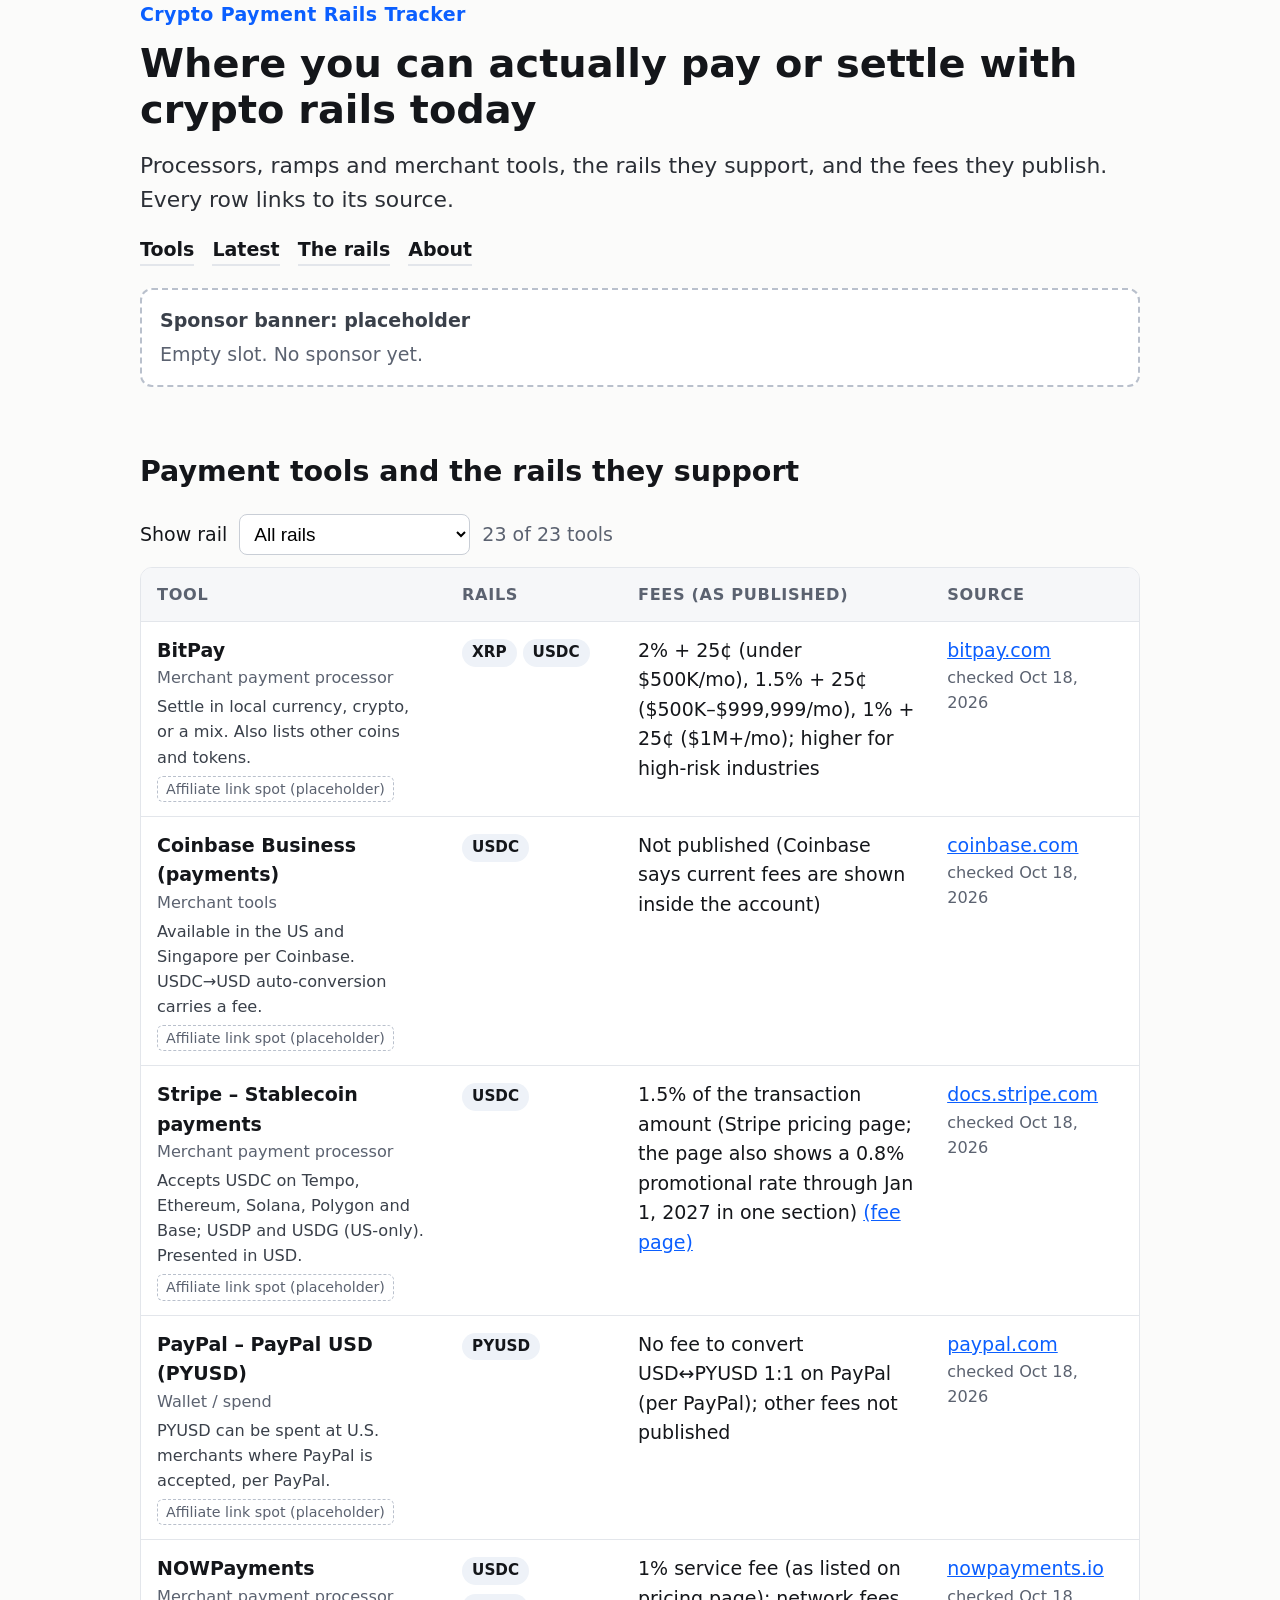
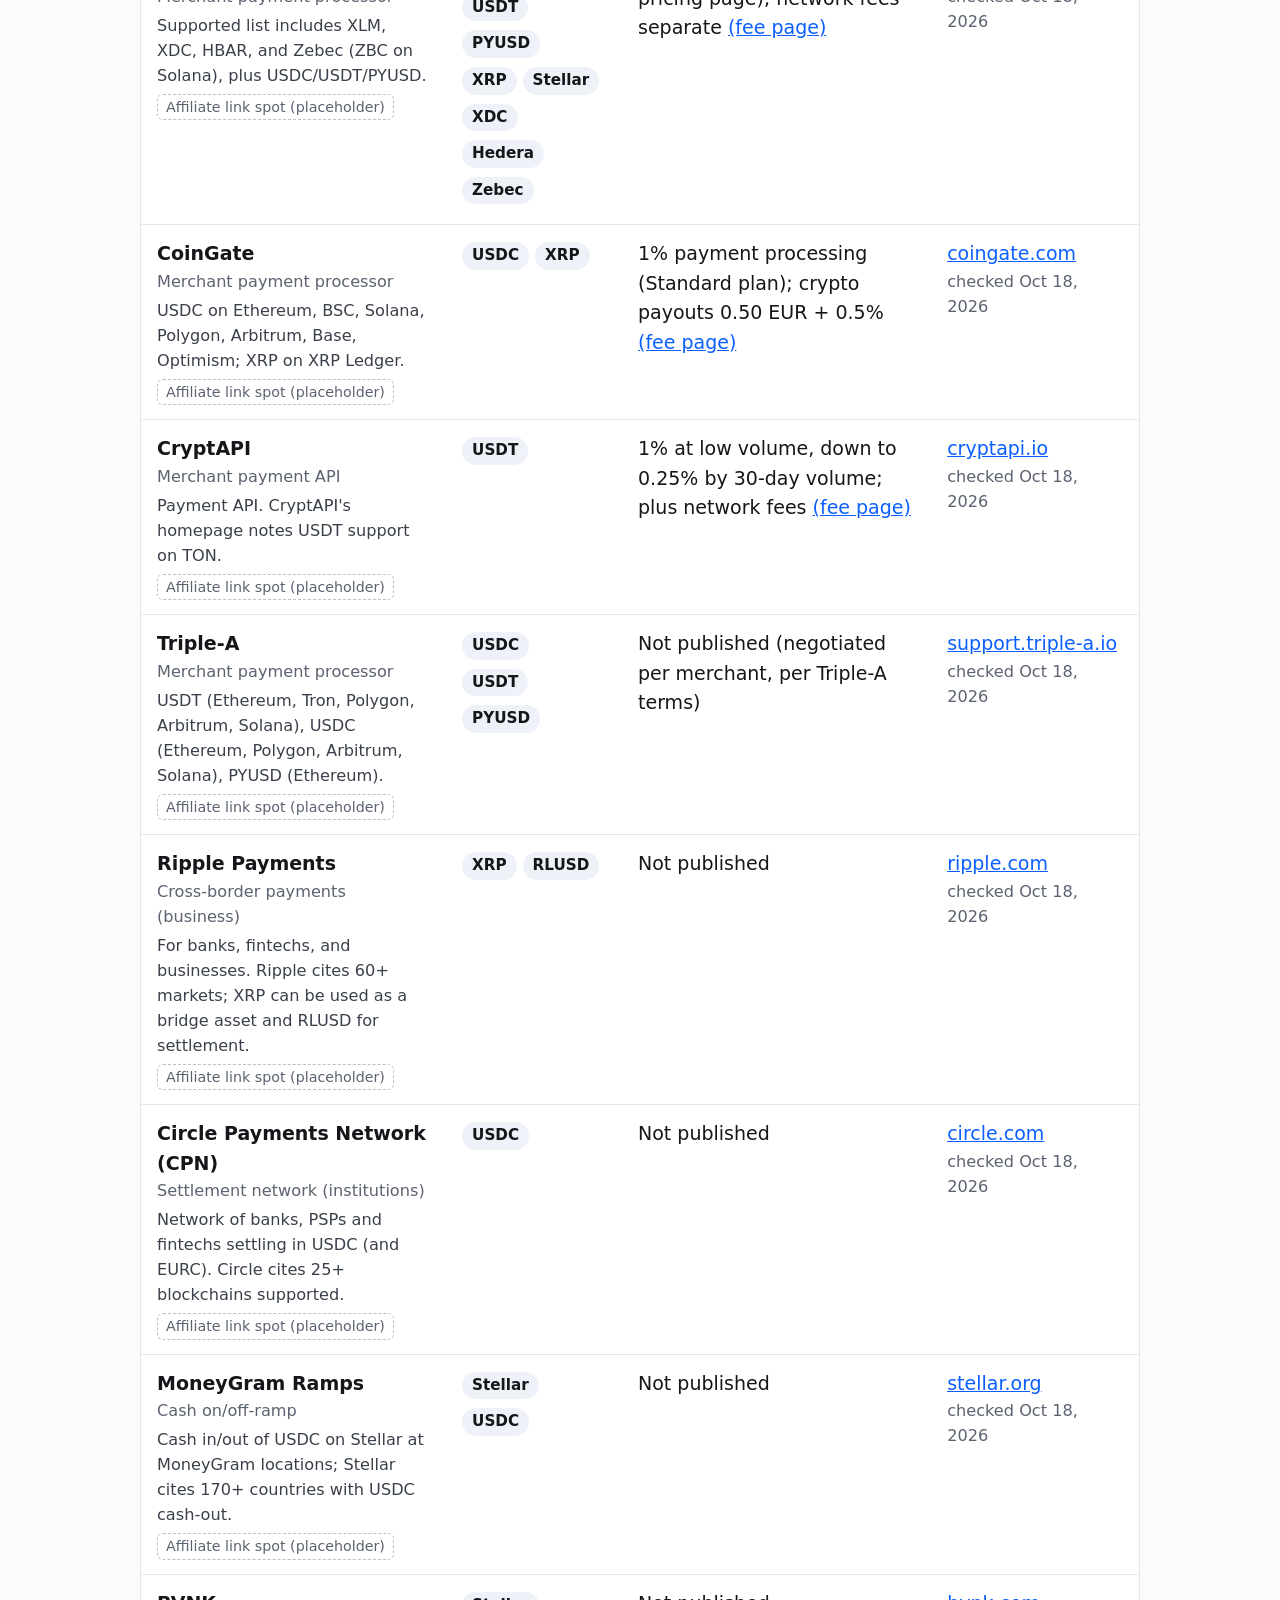
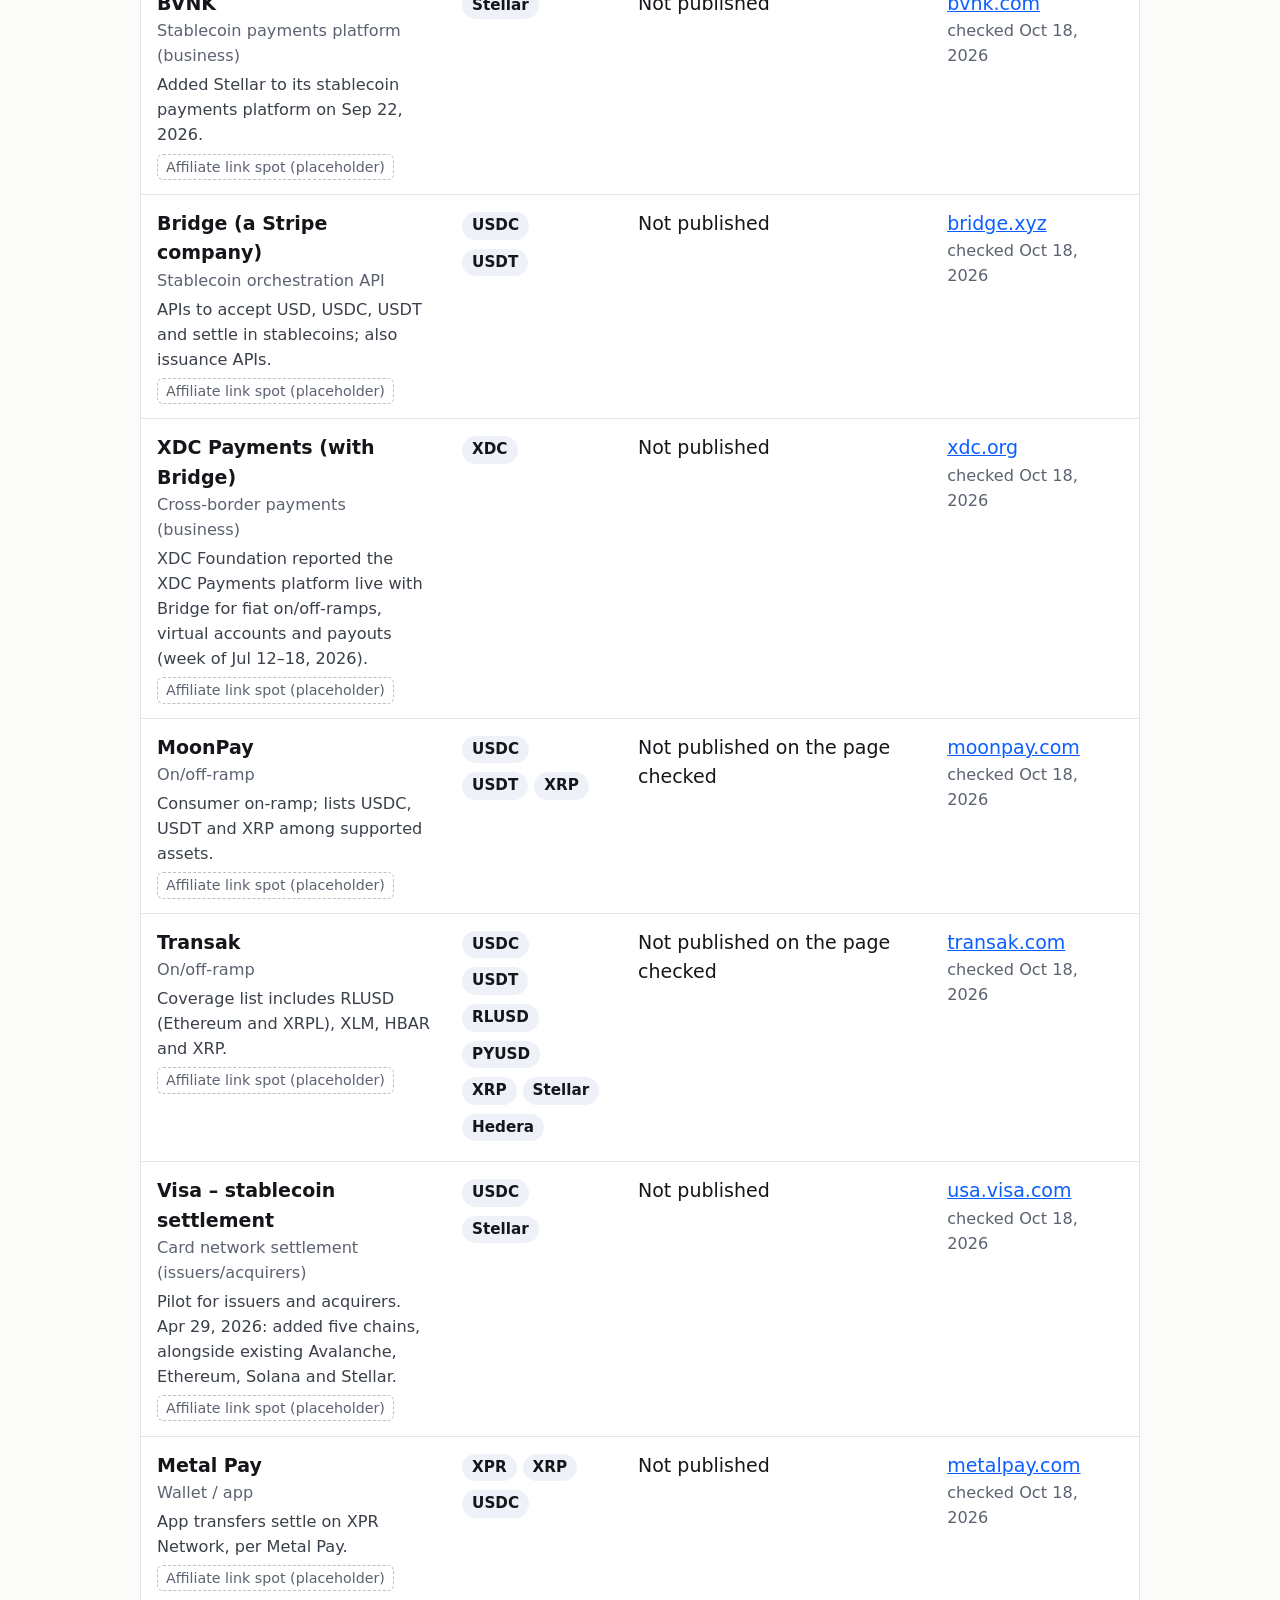
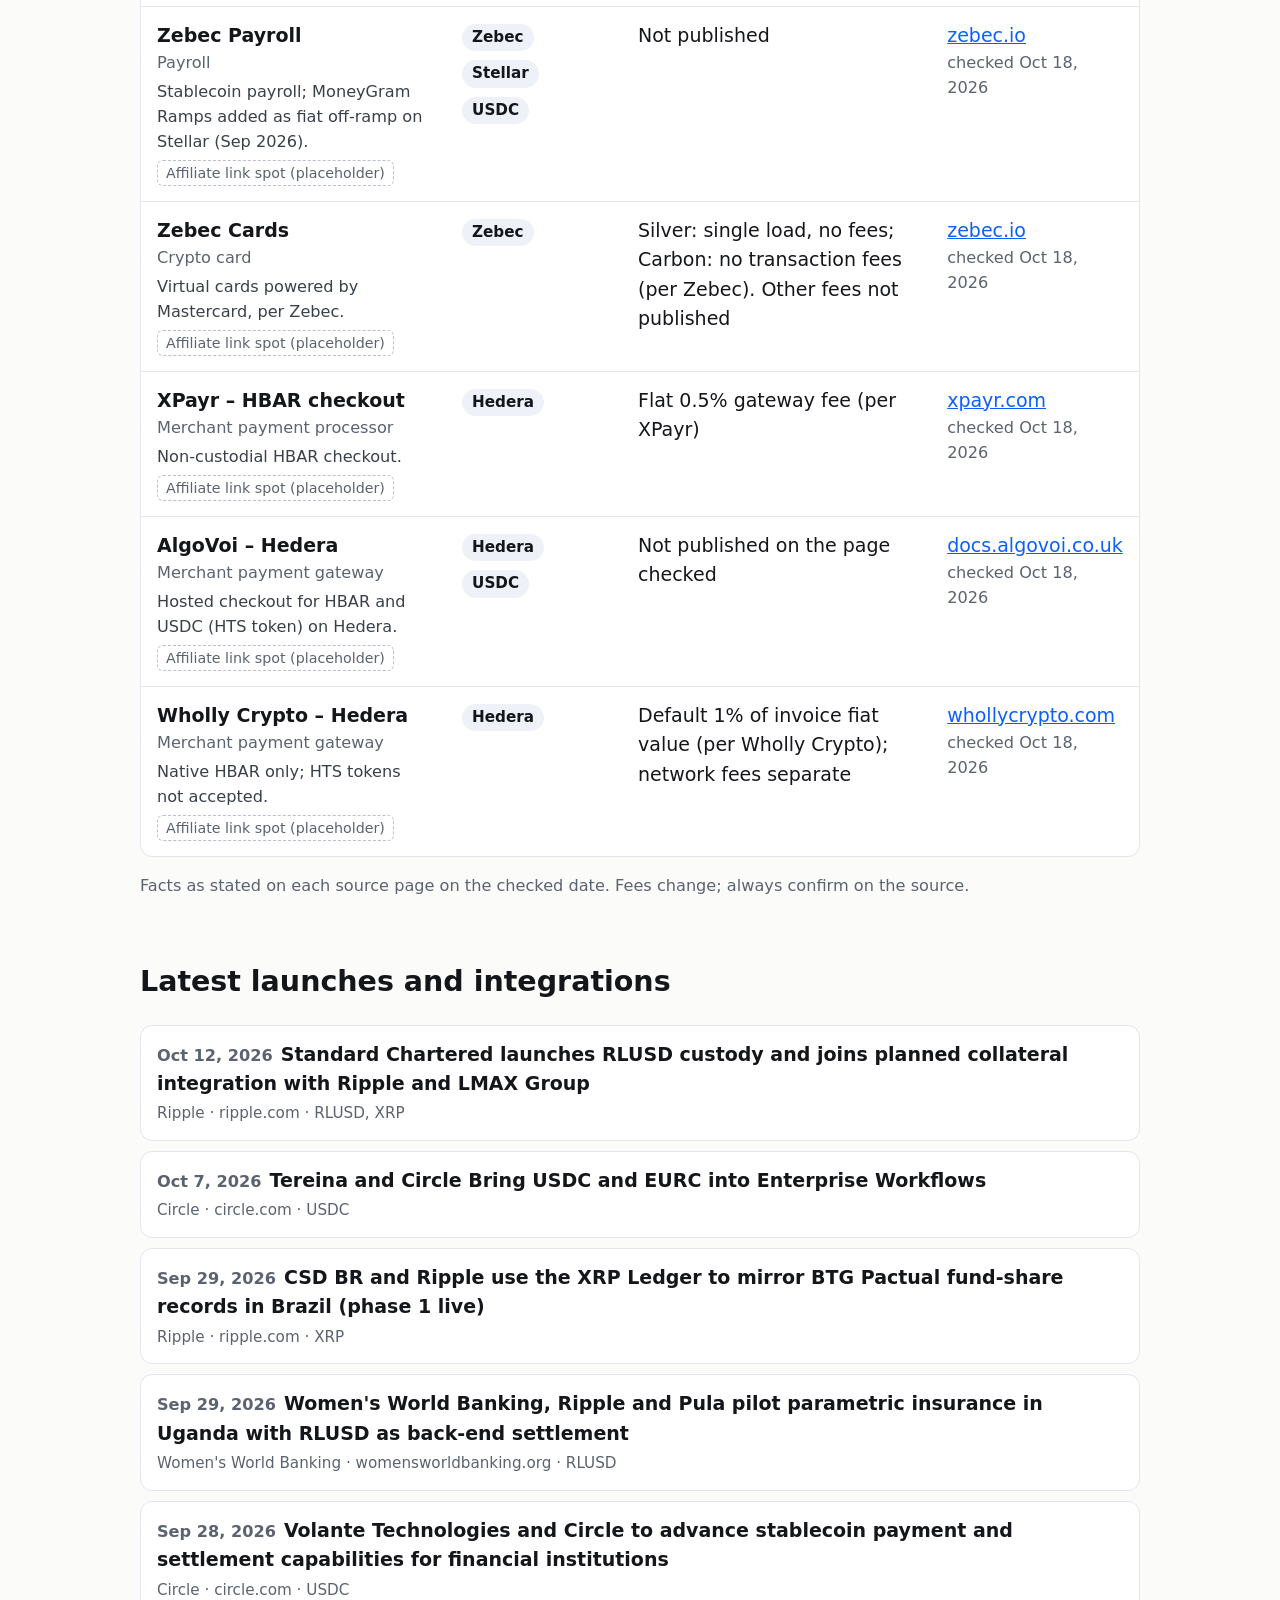
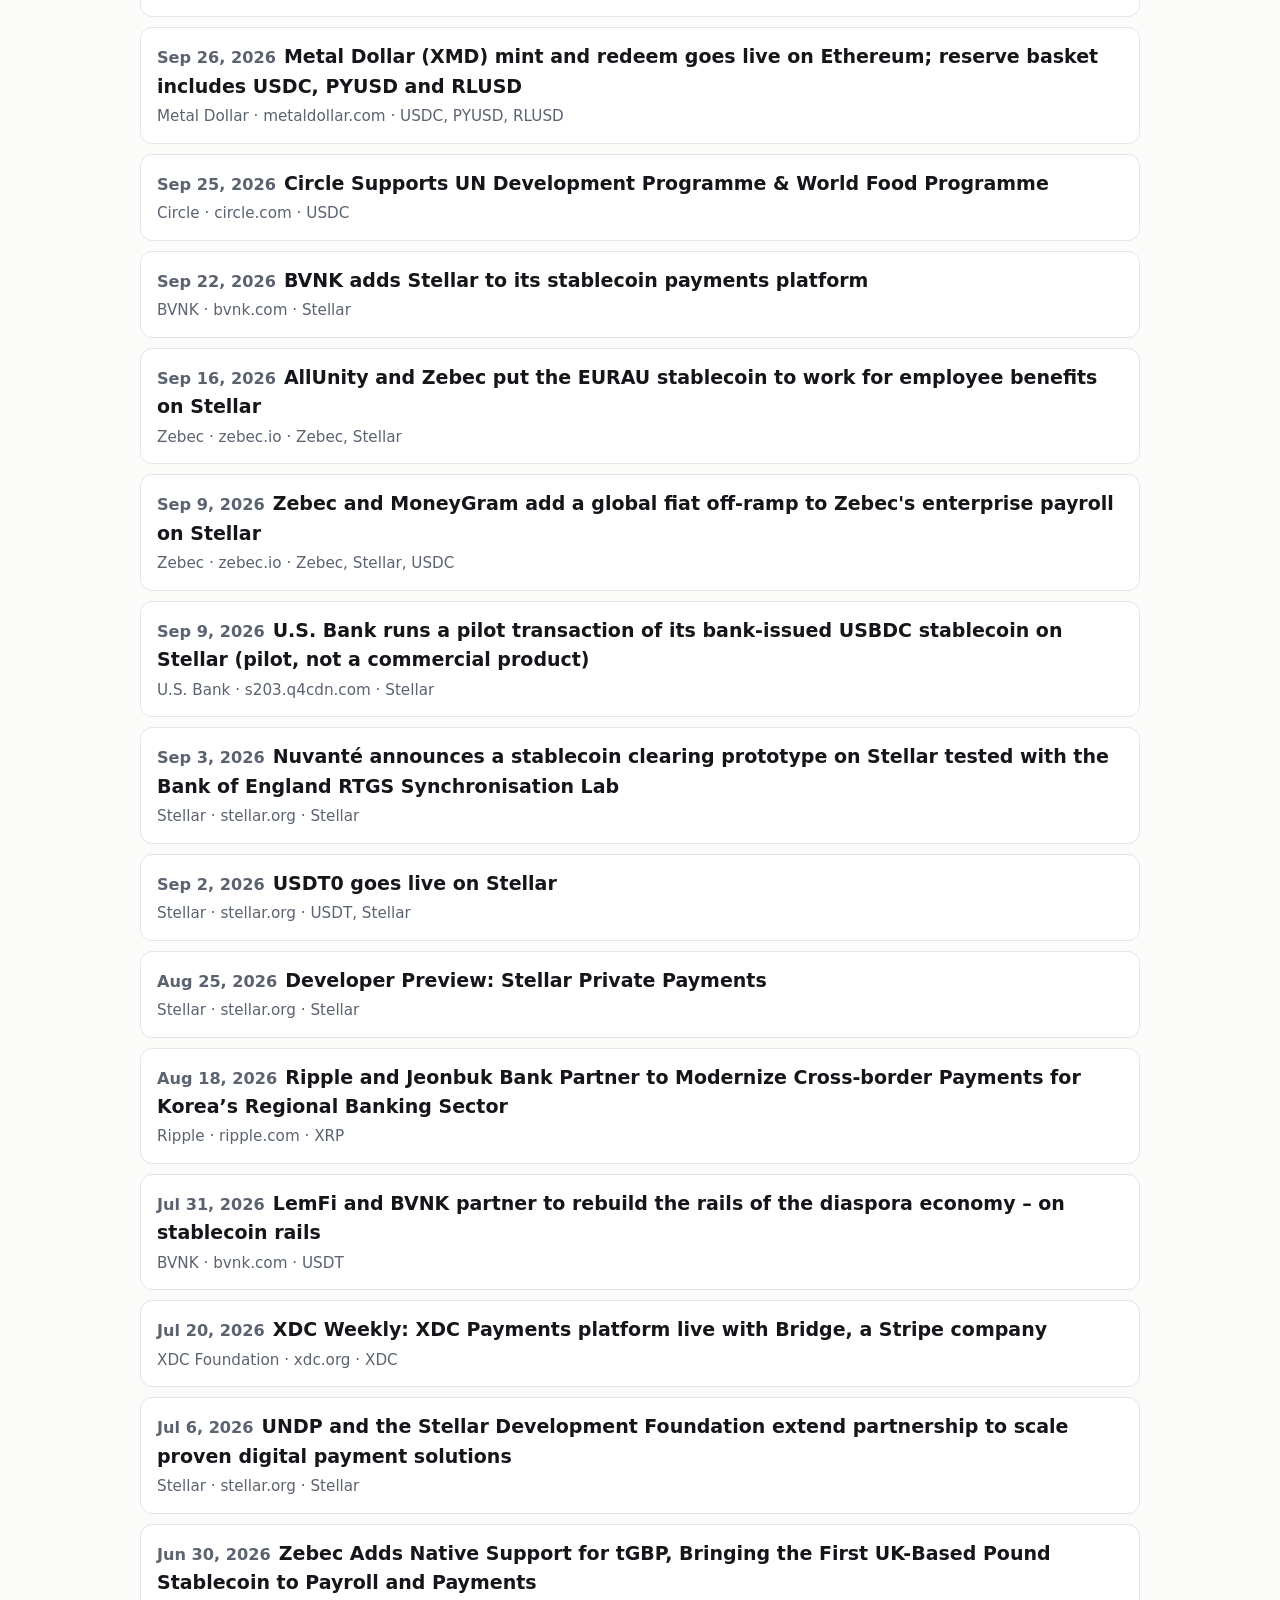
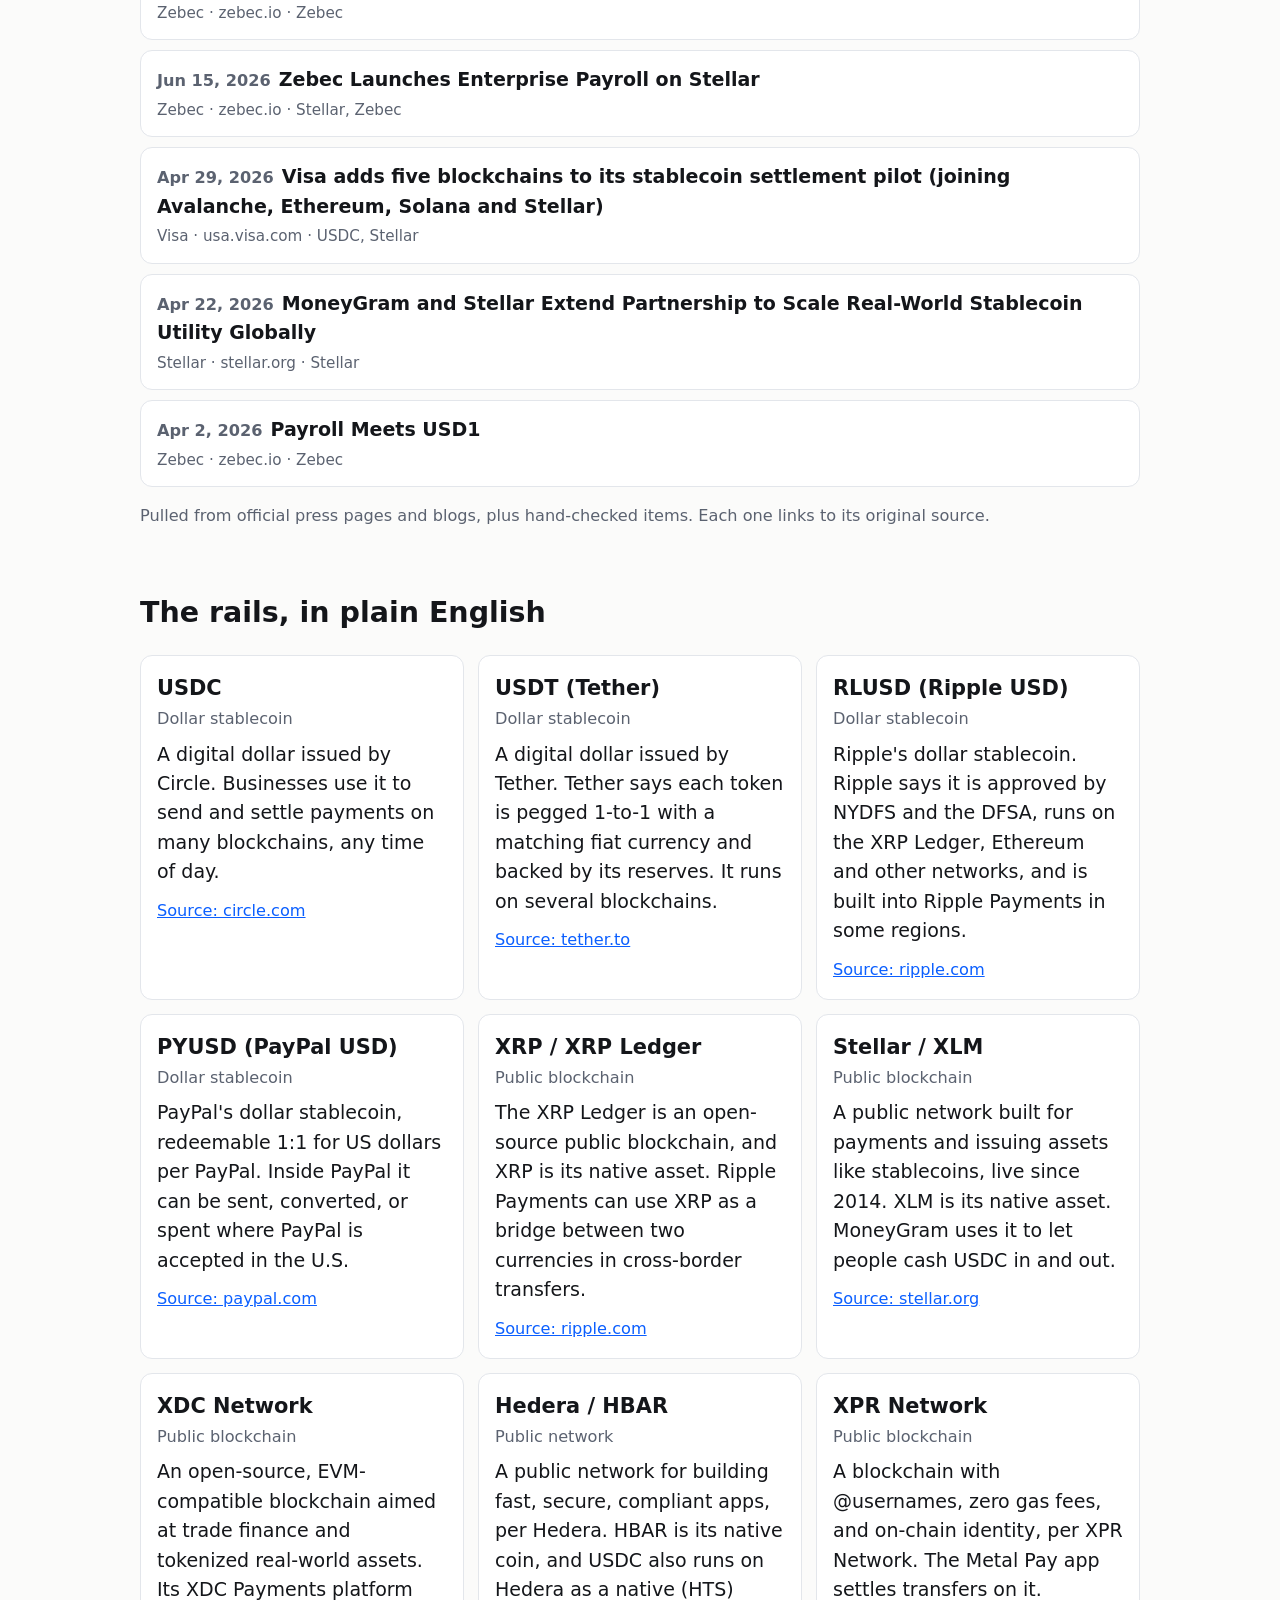
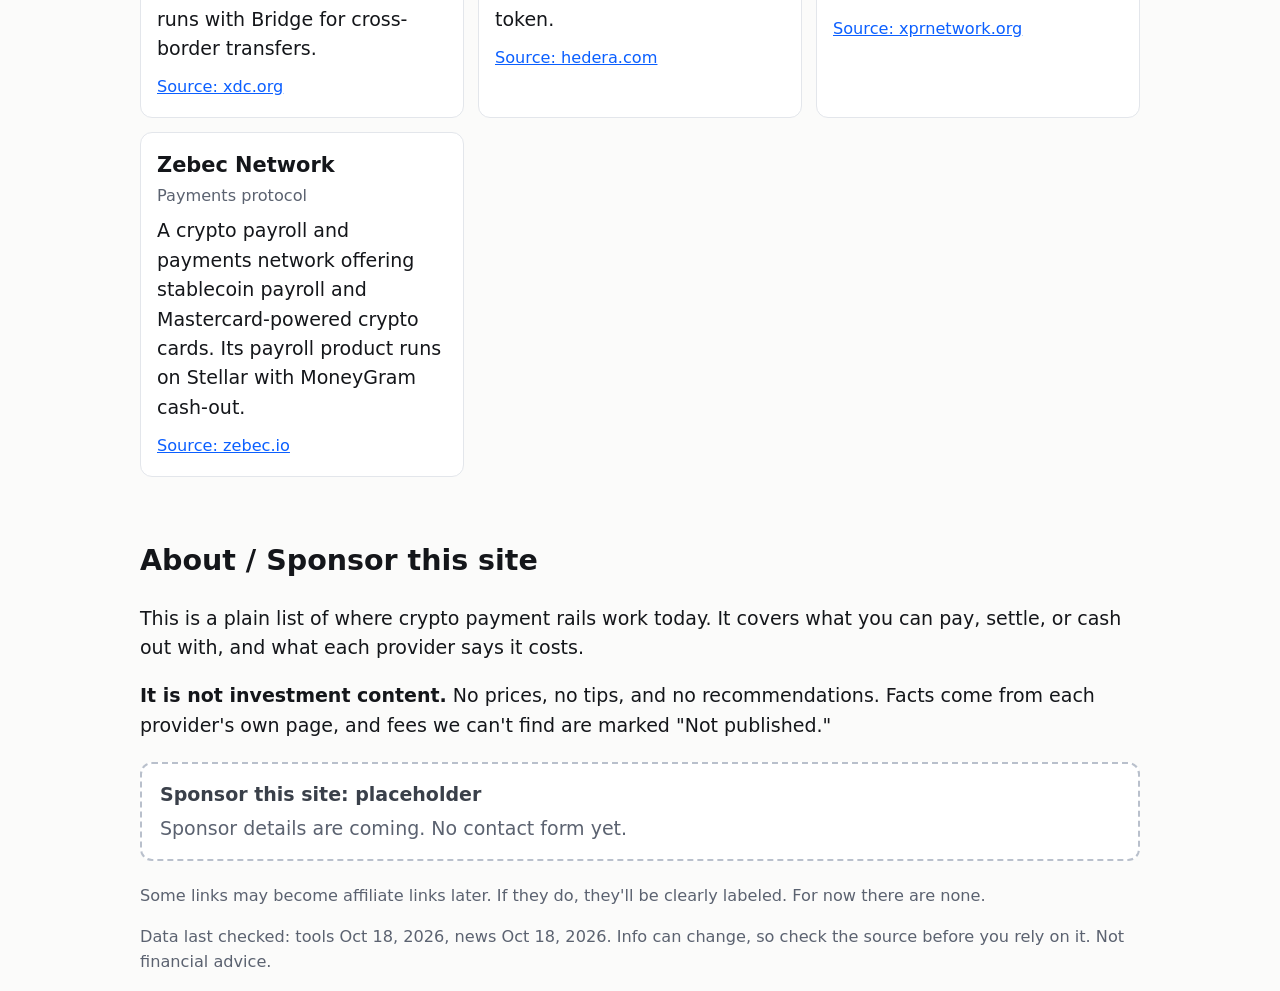
==== index.html @ c9ec5796 "Crypto Payment Rails Tracker v1" ====
<!doctype html>
<html lang="en">
<head>
<meta charset="utf-8">
<meta name="viewport" content="width=device-width, initial-scale=1">
<title>Crypto Payment Rails Tracker – where you can pay or settle with crypto rails today</title>
<meta name="description" content="A plain, sourced list of payment processors, ramps and merchant tools that support USDC, USDT, RLUSD, PYUSD, XRP, Stellar, XDC, Hedera, XPR Network and Zebec. Every row links to its source.">
<link rel="icon" href="data:image/svg+xml,%3Csvg xmlns=%22http://www.w3.org/2000/svg%22 viewBox=%220 0 16 16%22%3E%3Crect width=%2216%22 height=%2216%22 rx=%223%22 fill=%22%230b5fff%22/%3E%3C/svg%3E">
<link rel="stylesheet" href="assets/styles.css">
</head>
<body>
<header class="wrap">
  <p class="kicker">Crypto Payment Rails Tracker</p>
  <h1>Where you can actually pay or settle with crypto rails today</h1>
  <p class="lede">Processors, ramps and merchant tools, the rails they support, and the fees they publish. Every row links to its source.</p>
  <nav class="jump"><a href="#tools">Tools</a><a href="#news">Latest</a><a href="#rails">The rails</a><a href="#about">About</a></nav>
</header>

<div class="wrap"><aside class="placeholder sponsor" aria-label="Sponsor banner placeholder">
  <strong>Sponsor banner: placeholder</strong>
  <span>Empty slot. No sponsor yet.</span>
</aside></div>

<main class="wrap">
  <section id="tools">
    <h2>Payment tools and the rails they support</h2>
    <div class="controls">
      <label for="railFilter">Show rail</label>
      <select id="railFilter"><option value="">All rails</option></select>
      <span id="count" class="muted"></span>
    </div>
    <div class="table-wrap">
      <table id="toolsTable">
        <thead><tr><th>Tool</th><th>Rails</th><th>Fees (as published)</th><th>Source</th></tr></thead>
        <tbody></tbody>
      </table>
    </div>
    <p class="muted small" id="toolsNote"></p>
  </section>

  <section id="news">
    <h2>Latest launches and integrations</h2>
    <ul id="newsList" class="news"></ul>
    <p class="muted small" id="newsNote"></p>
  </section>

  <section id="rails">
    <h2>The rails, in plain English</h2>
    <div id="railCards" class="cards"></div>
  </section>

  <section id="about">
    <h2>About / Sponsor this site</h2>
    <p>This is a plain list of where crypto payment rails work today. It covers what you can pay, settle, or cash out with, and what each provider says it costs.</p>
    <p><strong>It is not investment content.</strong> No prices, no tips, and no recommendations. Facts come from each provider's own page, and fees we can't find are marked "Not published."</p>
    <div class="placeholder">
      <strong>Sponsor this site: placeholder</strong>
      <span>Sponsor details are coming. No contact form yet.</span>
    </div>
    <p class="muted small">Some links may become affiliate links later. If they do, they'll be clearly labeled. For now there are none.</p>
  </section>
</main>

<footer class="wrap muted small">
  <p>Data last checked: <span id="updated"></span>. Info can change, so check the source before you rely on it. Not financial advice.</p>
</footer>
<script src="assets/app.js"></script>
</body>
</html>
---- assets/styles.css ----
:root{--ink:#14161a;--muted:#5b6270;--line:#e3e6eb;--bg:#fbfbfa;--accent:#0b5fff;--chip:#eef2f8}
*{box-sizing:border-box}
html{font-size:19px}
body{margin:0;font-family:system-ui,-apple-system,"Segoe UI",Roboto,Helvetica,Arial,sans-serif;color:var(--ink);background:var(--bg);line-height:1.55}
.wrap{max-width:1040px;margin:0 auto;padding:0 20px}
header{padding-top:40px;padding-bottom:12px}
.kicker{margin:0;font-weight:700;letter-spacing:.02em;color:var(--accent)}
h1{font-size:2.1rem;line-height:1.15;margin:.3em 0 .4em}
h2{font-size:1.5rem;margin:2.2em 0 .7em}
.lede{font-size:1.15rem;color:#2b2f36;max-width:46em;margin:0}
.jump{display:flex;gap:18px;flex-wrap:wrap;margin-top:18px}
.jump a{color:var(--ink);font-weight:600;text-decoration:none;border-bottom:2px solid var(--line)}
.jump a:hover{border-color:var(--accent)}
a{color:var(--accent)}
.muted{color:var(--muted)}.small{font-size:.85rem}
.placeholder{border:2px dashed #b9c0cc;border-radius:12px;padding:16px 18px;margin:22px auto;display:flex;flex-direction:column;gap:4px;background:#fff;color:var(--muted)}
.placeholder strong{color:#3a404a}
.controls{display:flex;align-items:center;gap:12px;flex-wrap:wrap;margin-bottom:12px}
select{font-size:1rem;padding:8px 10px;border-radius:8px;border:1px solid #c9ced6;background:#fff}
.table-wrap{background:#fff;border:1px solid var(--line);border-radius:12px;overflow:hidden}
table{width:100%;border-collapse:collapse}
th,td{text-align:left;vertical-align:top;padding:14px 16px;border-bottom:1px solid var(--line)}
th{font-size:.85rem;text-transform:uppercase;letter-spacing:.04em;color:var(--muted);background:#f6f7f9}
tr:last-child td{border-bottom:0}
.tname{font-weight:700}.ttype{color:var(--muted);font-size:.85rem}.tnote{font-size:.85rem;color:#3a404a;margin-top:4px}
.chip{display:inline-block;background:var(--chip);border-radius:999px;padding:2px 10px;margin:0 6px 6px 0;font-size:.8rem;font-weight:600}
.aff{display:inline-block;margin-top:6px;font-size:.75rem;color:var(--muted);border:1px dashed #b9c0cc;border-radius:6px;padding:1px 8px}
.news{list-style:none;padding:0;margin:0}
.news li{background:#fff;border:1px solid var(--line);border-radius:12px;padding:14px 16px;margin-bottom:10px}
.news .date{font-weight:700;color:var(--muted);font-size:.85rem;margin-right:8px}
.news a{font-weight:600;text-decoration:none;color:var(--ink)}.news a:hover{color:var(--accent);text-decoration:underline}
.news .meta{font-size:.8rem;color:var(--muted);margin-top:4px}
.cards{display:grid;grid-template-columns:repeat(auto-fill,minmax(290px,1fr));gap:14px}
.card{background:#fff;border:1px solid var(--line);border-radius:12px;padding:16px}
.card h3{margin:0 0 2px;font-size:1.1rem}.card .kind{color:var(--muted);font-size:.85rem;margin-bottom:8px}
.card p{margin:0 0 8px}
footer{padding:30px 20px 50px}
@media (max-width:720px){
  html{font-size:18px} h1{font-size:1.65rem}
  table,thead,tbody,tr,td{display:block} thead{display:none}
  tr{border-bottom:1px solid var(--line);padding:6px 0} td{border:0;padding:6px 16px}
  td[data-l]::before{content:attr(data-l);display:block;font-size:.75rem;text-transform:uppercase;letter-spacing:.04em;color:var(--muted)}
}
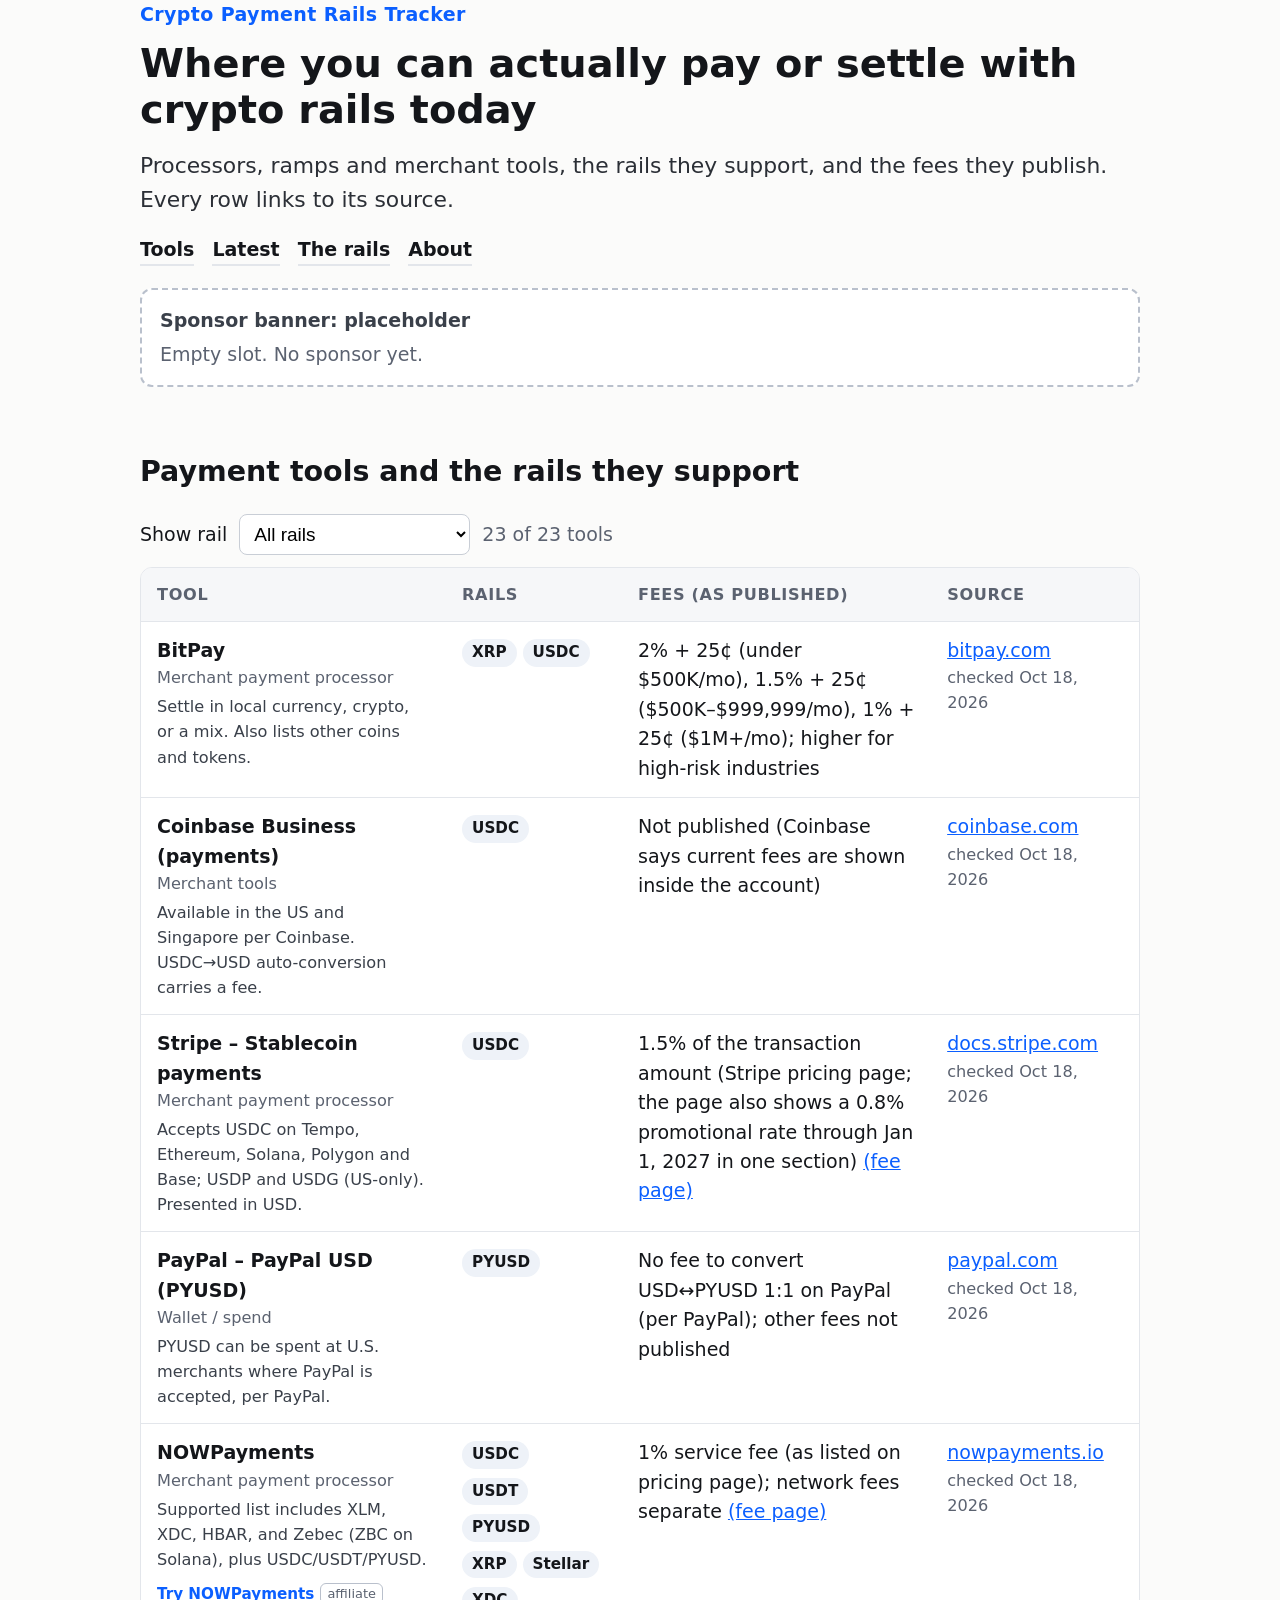
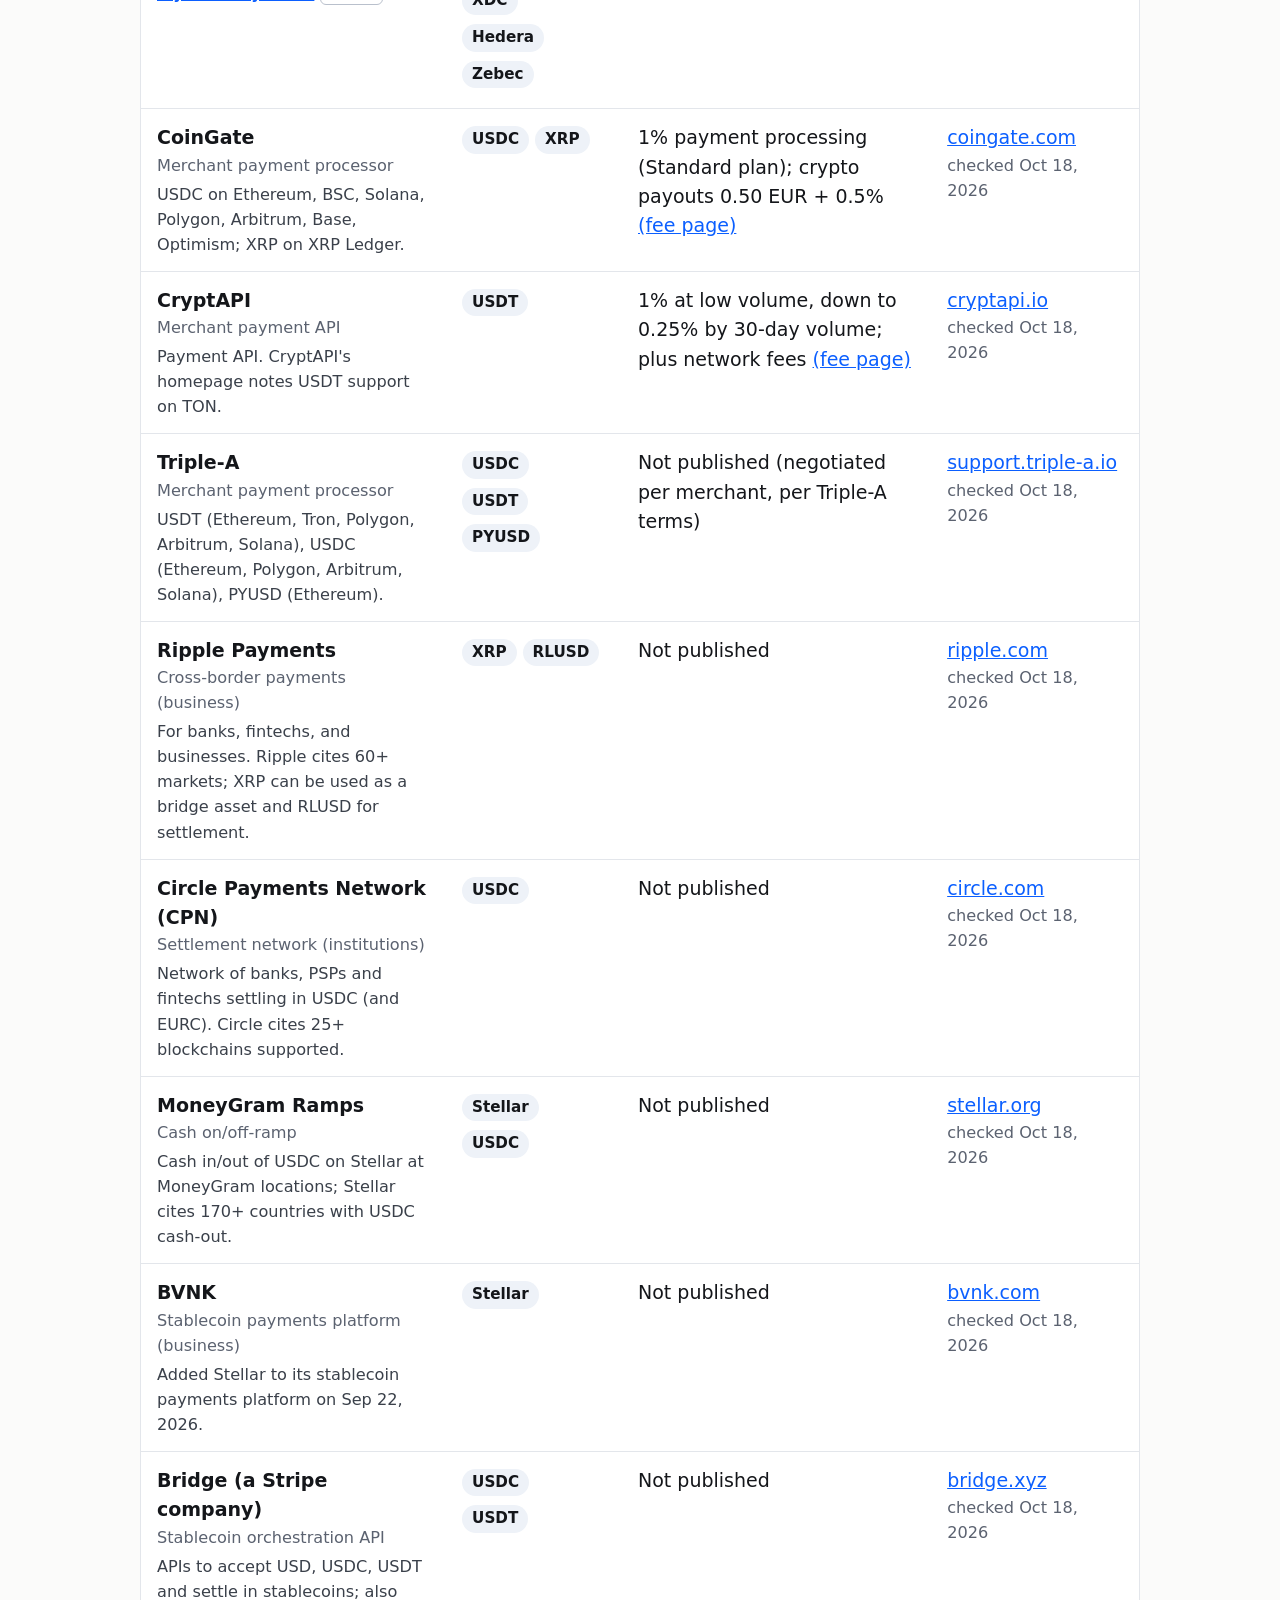
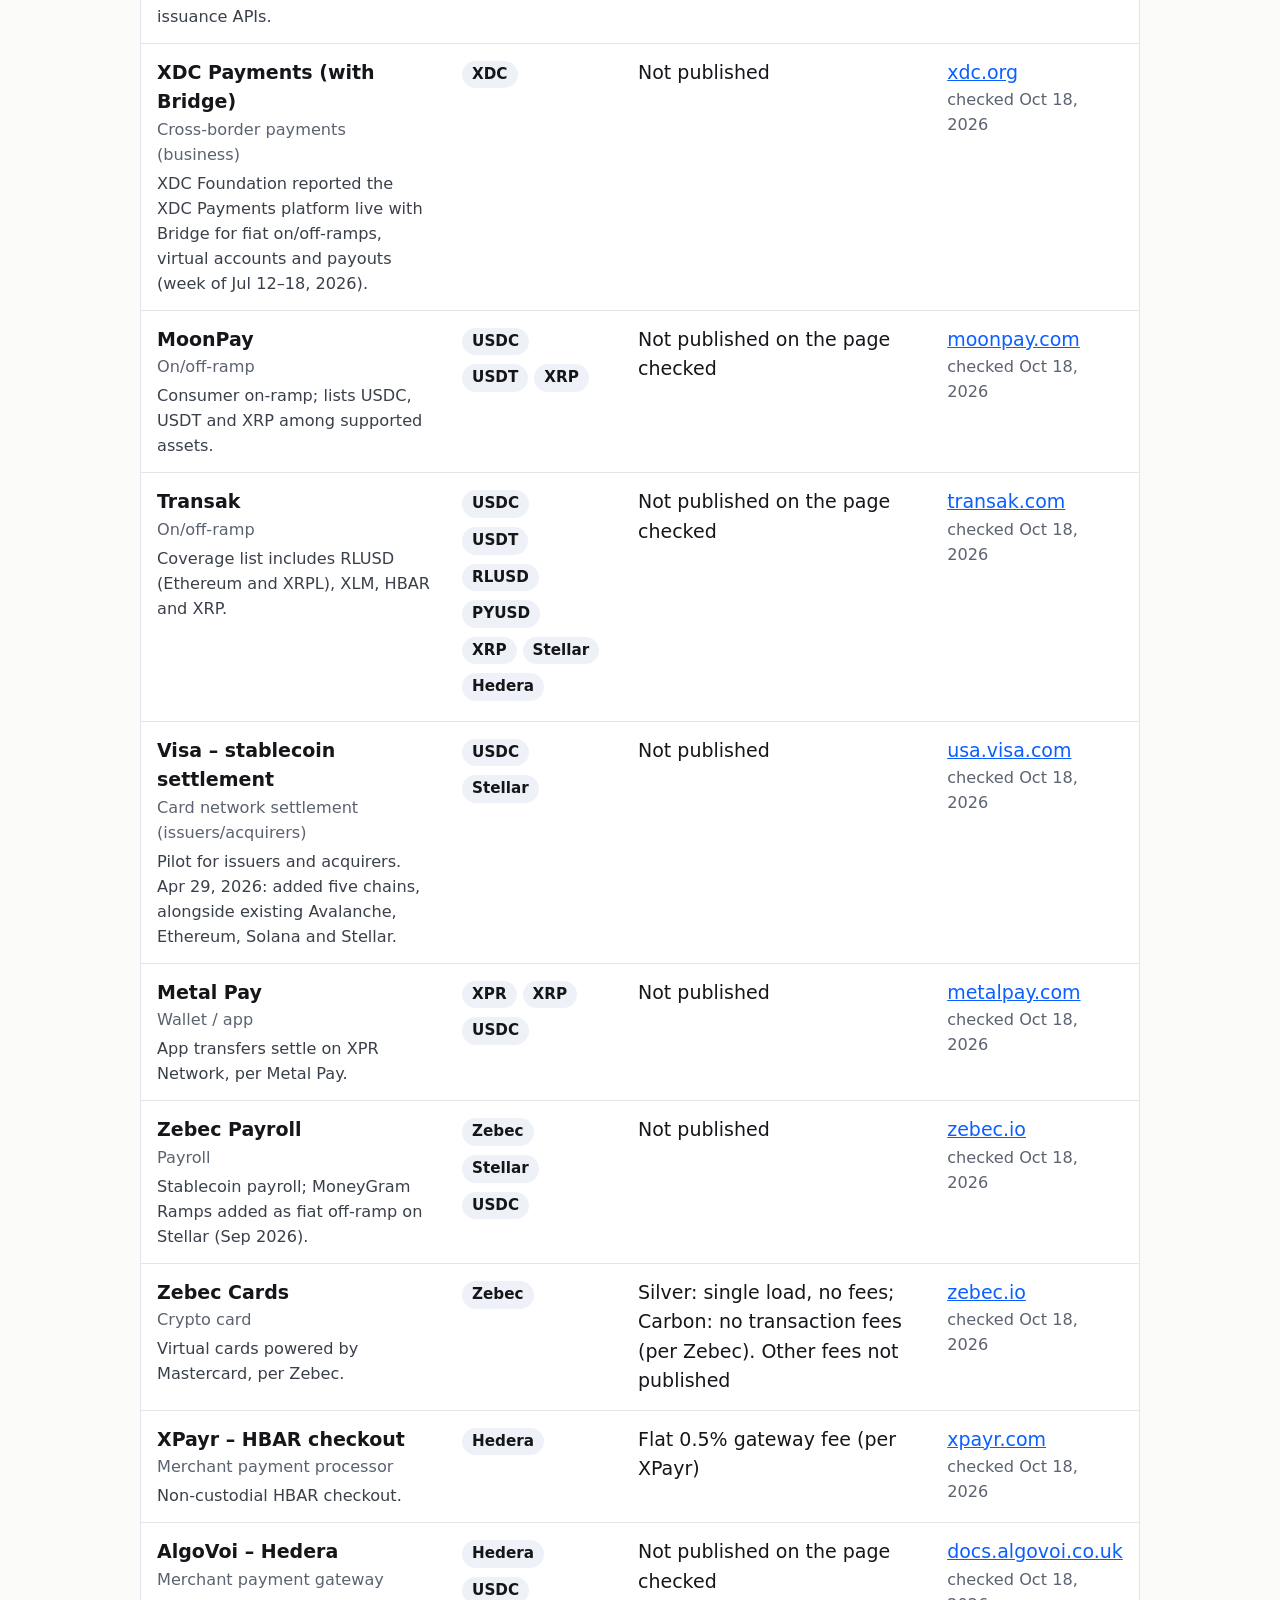
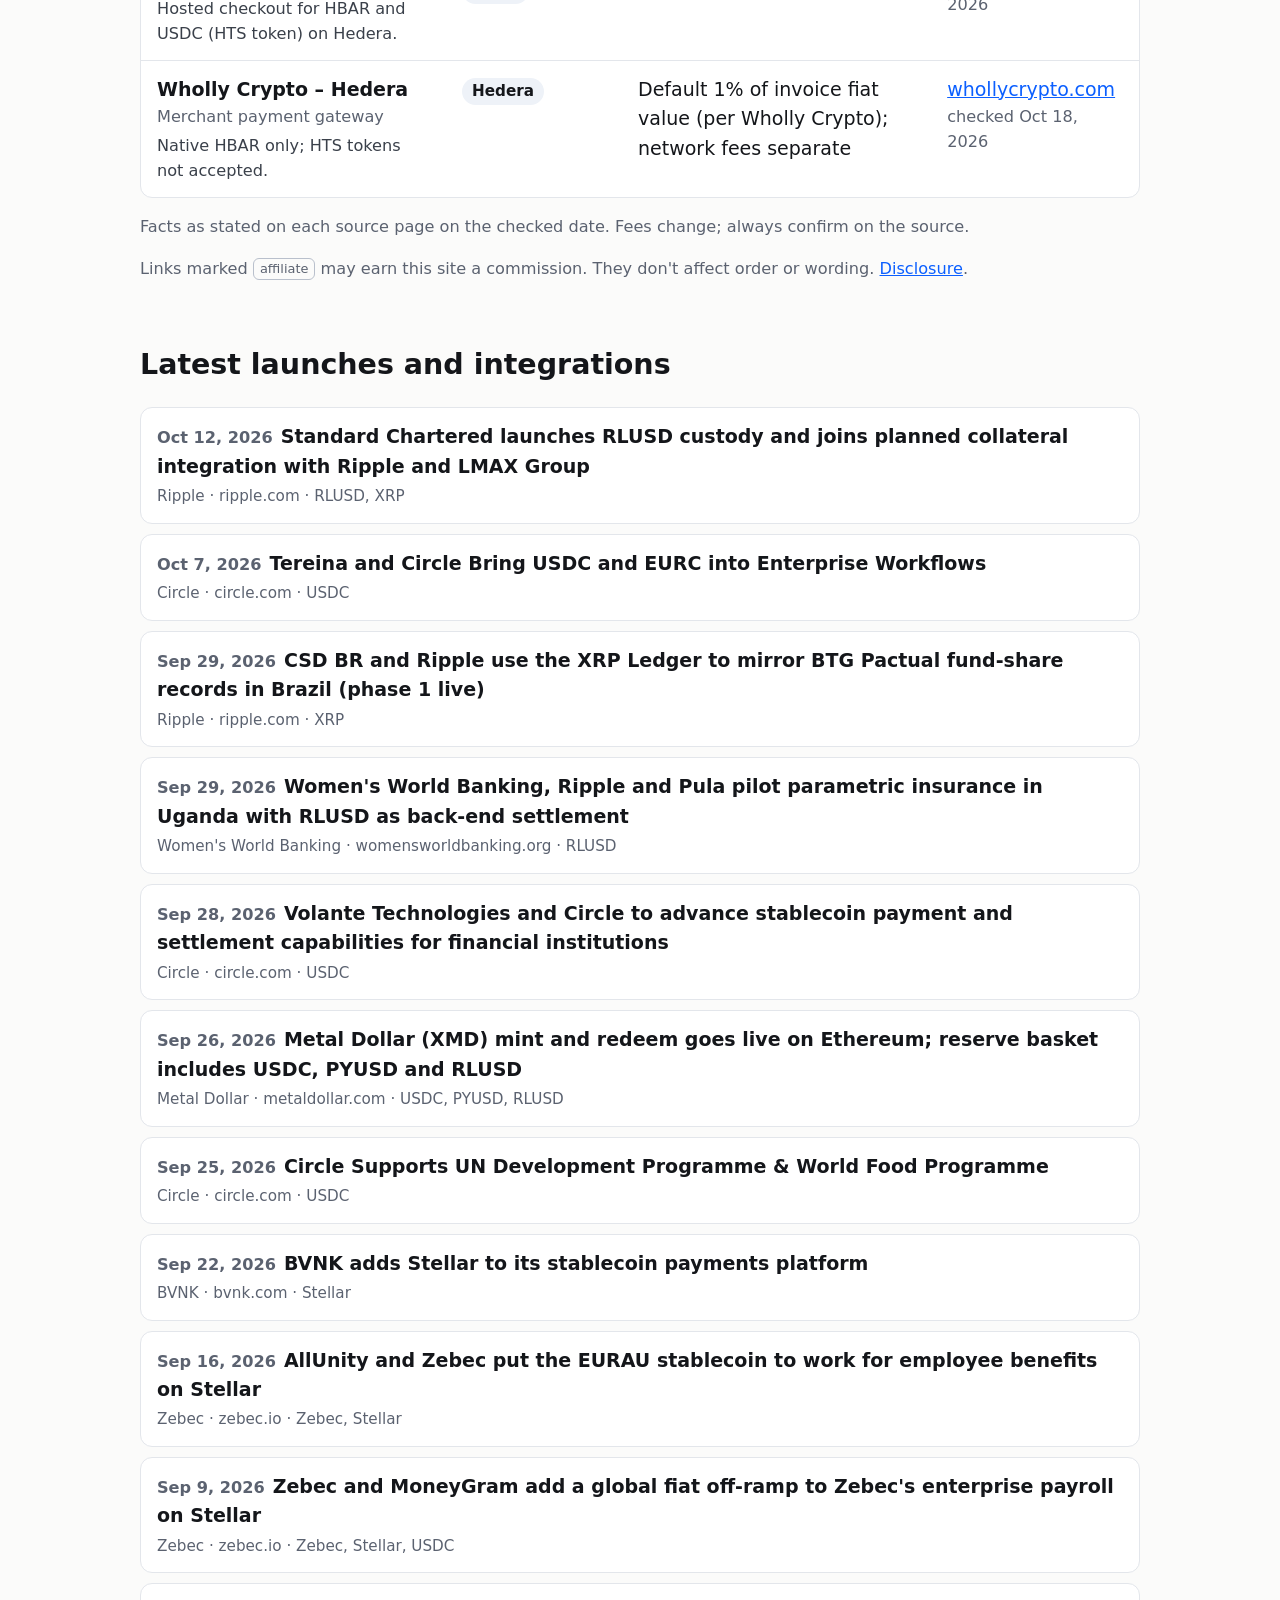
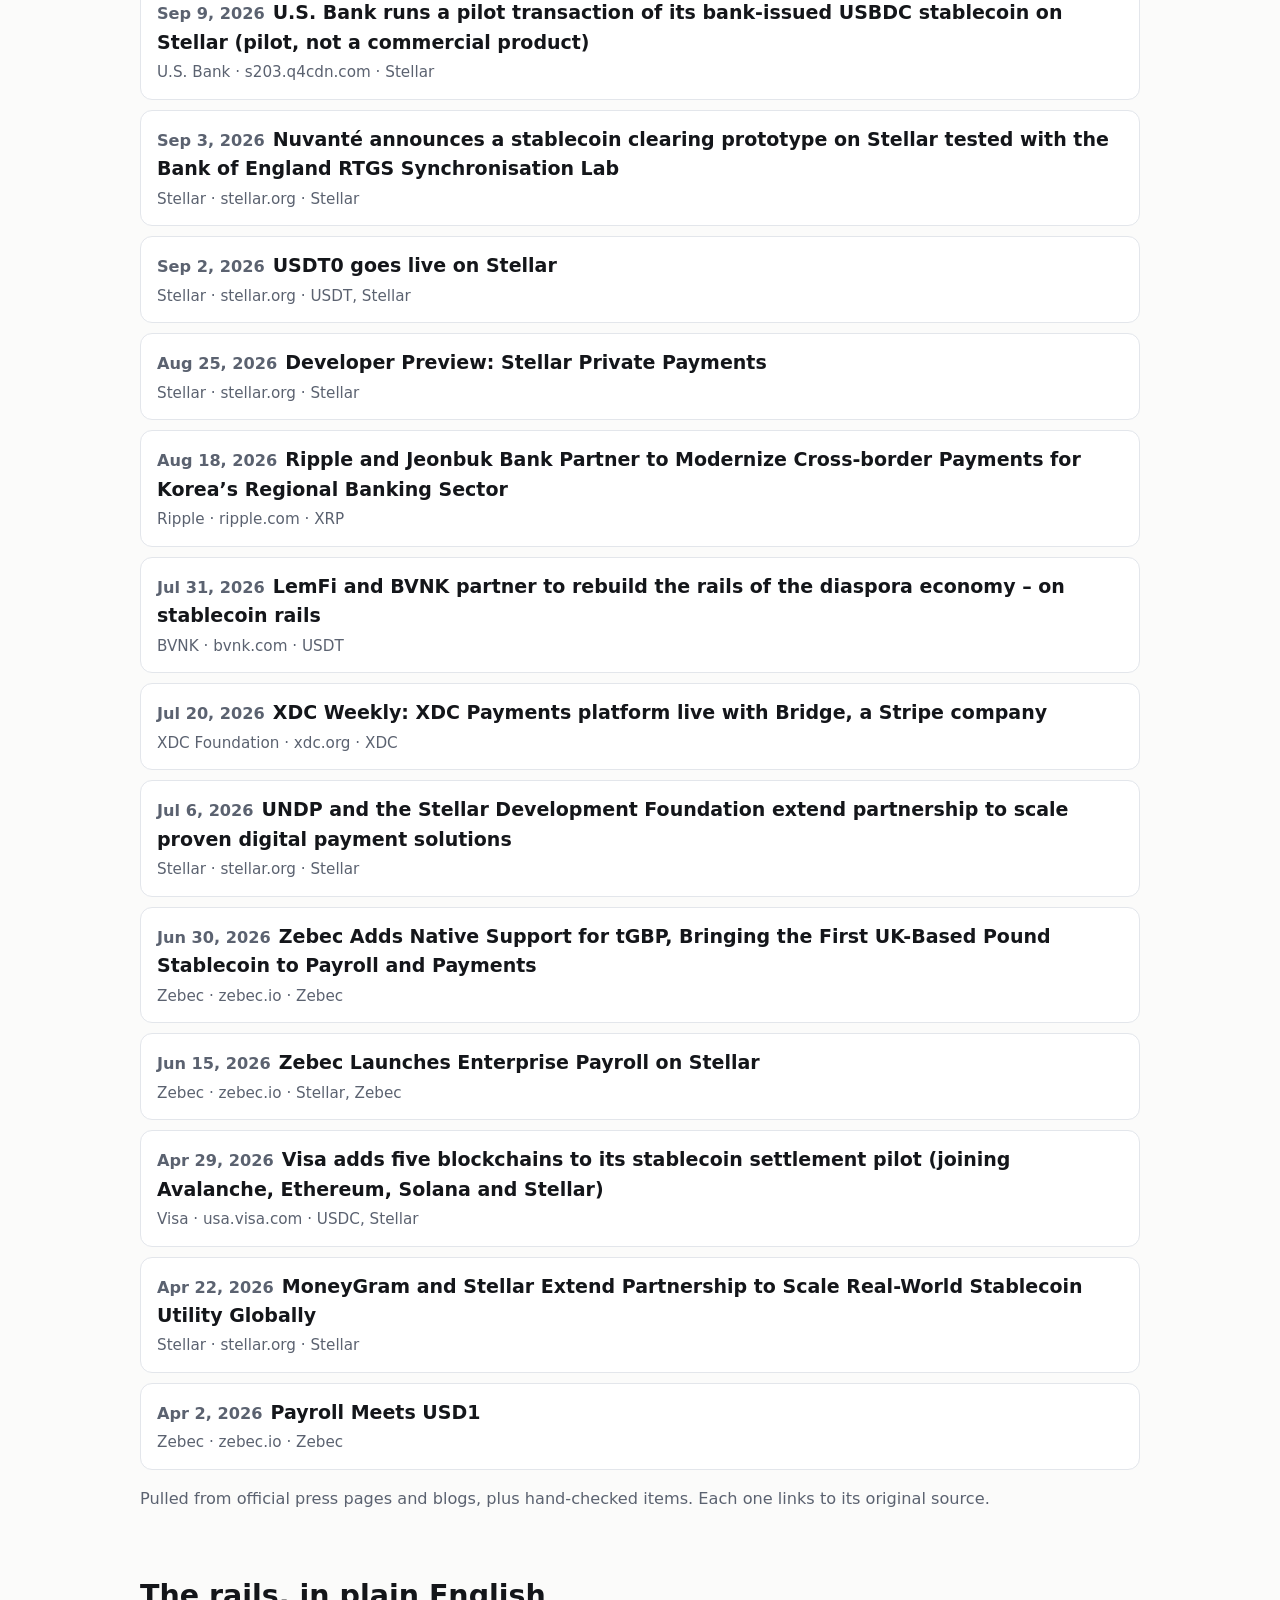
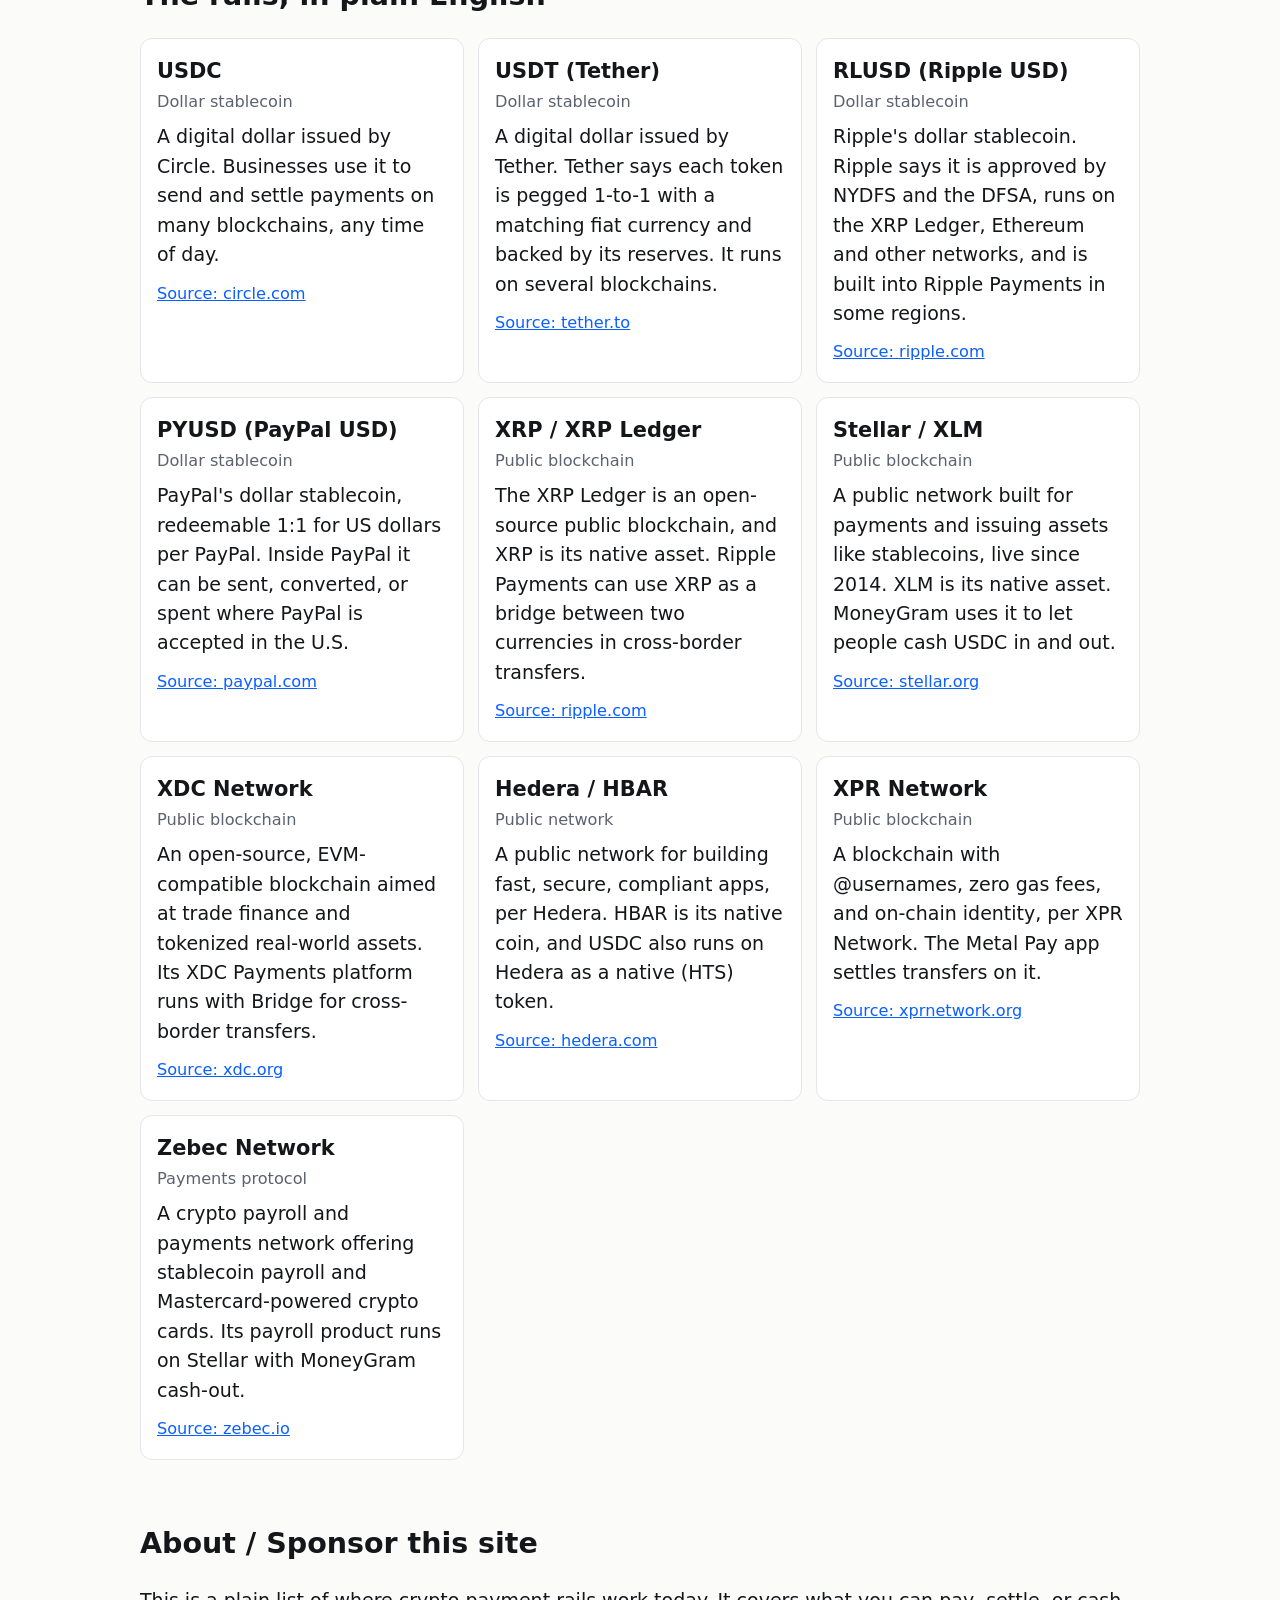
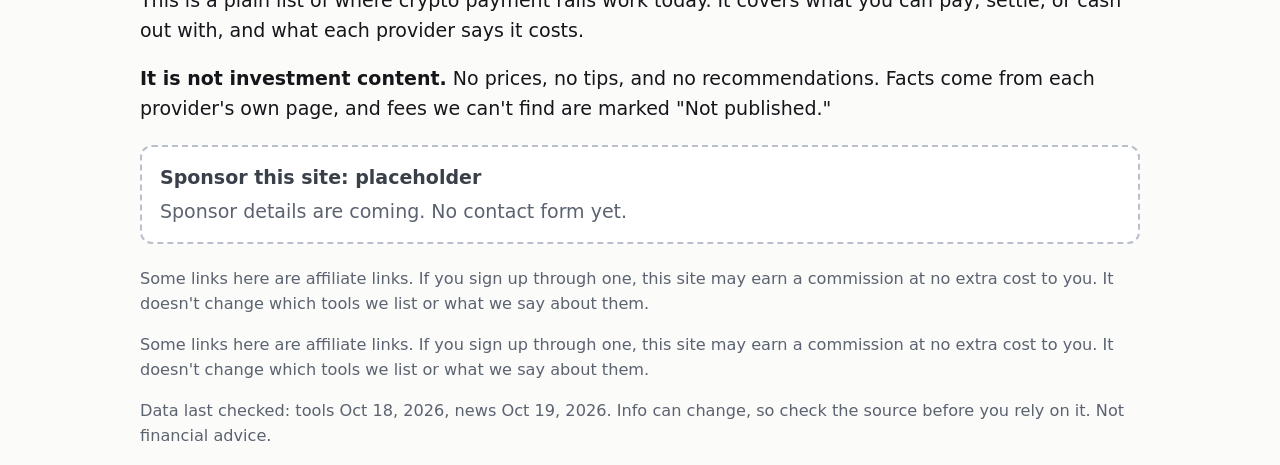
==== commit 21ca839d: "Add NOWPayments affiliate link and disclosure" ====
--- a/index.html
+++ b/index.html
@@ -36,6 +36,7 @@
       </table>
     </div>
     <p class="muted small" id="toolsNote"></p>
+    <p class="muted small">Links marked <span class="afftag">affiliate</span> may earn this site a commission. They don't affect order or wording. <a href="#disclosure">Disclosure</a>.</p>
   </section>
 
   <section id="news">
@@ -57,13 +58,15 @@
       <strong>Sponsor this site: placeholder</strong>
       <span>Sponsor details are coming. No contact form yet.</span>
     </div>
-    <p class="muted small">Some links may become affiliate links later. If they do, they'll be clearly labeled. For now there are none.</p>
+    <p class="muted small">Some links here are affiliate links. If you sign up through one, this site may earn a commission at no extra cost to you. It doesn't change which tools we list or what we say about them.</p>
   </section>
 </main>
 
 <footer class="wrap muted small">
+  <p id="disclosure">Some links here are affiliate links. If you sign up through one, this site may earn a commission at no extra cost to you. It doesn't change which tools we list or what we say about them.</p>
   <p>Data last checked: <span id="updated"></span>. Info can change, so check the source before you rely on it. Not financial advice.</p>
 </footer>
 <script src="assets/app.js"></script>
+  <script data-goatcounter="https://railstracker.goatcounter.com/count" async src="//gc.zgo.at/count.js"></script>
 </body>
 </html>
--- a/assets/styles.css
+++ b/assets/styles.css
@@ -24,7 +24,9 @@
 tr:last-child td{border-bottom:0}
 .tname{font-weight:700}.ttype{color:var(--muted);font-size:.85rem}.tnote{font-size:.85rem;color:#3a404a;margin-top:4px}
 .chip{display:inline-block;background:var(--chip);border-radius:999px;padding:2px 10px;margin:0 6px 6px 0;font-size:.8rem;font-weight:600}
-.aff{display:inline-block;margin-top:6px;font-size:.75rem;color:var(--muted);border:1px dashed #b9c0cc;border-radius:6px;padding:1px 8px}
+.affrow{margin-top:6px}
+.aff{font-size:.8rem;font-weight:600;color:var(--accent)}
+.afftag{display:inline-block;font-size:.68rem;color:var(--muted);border:1px solid #b9c0cc;border-radius:6px;padding:0 6px;vertical-align:1px;text-transform:lowercase}
 .news{list-style:none;padding:0;margin:0}
 .news li{background:#fff;border:1px solid var(--line);border-radius:12px;padding:14px 16px;margin-bottom:10px}
 .news .date{font-weight:700;color:var(--muted);font-size:.85rem;margin-right:8px}
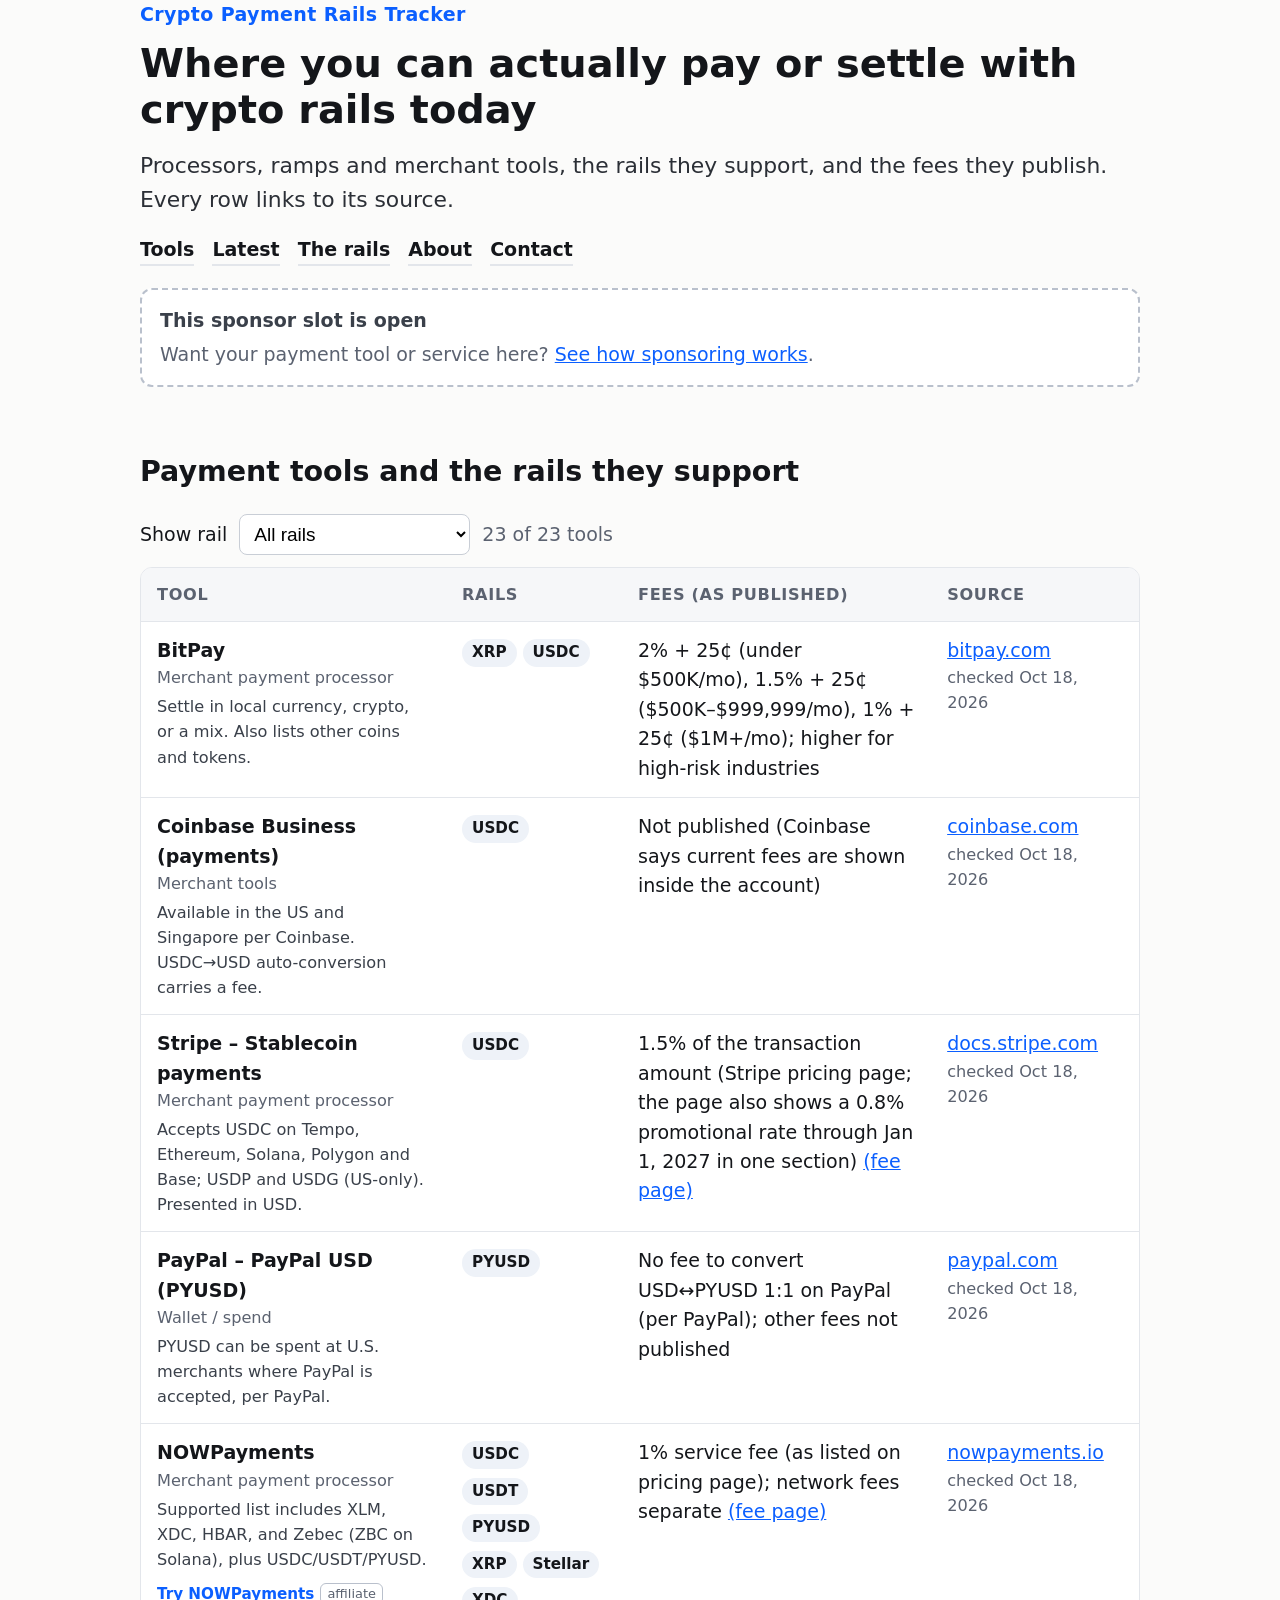
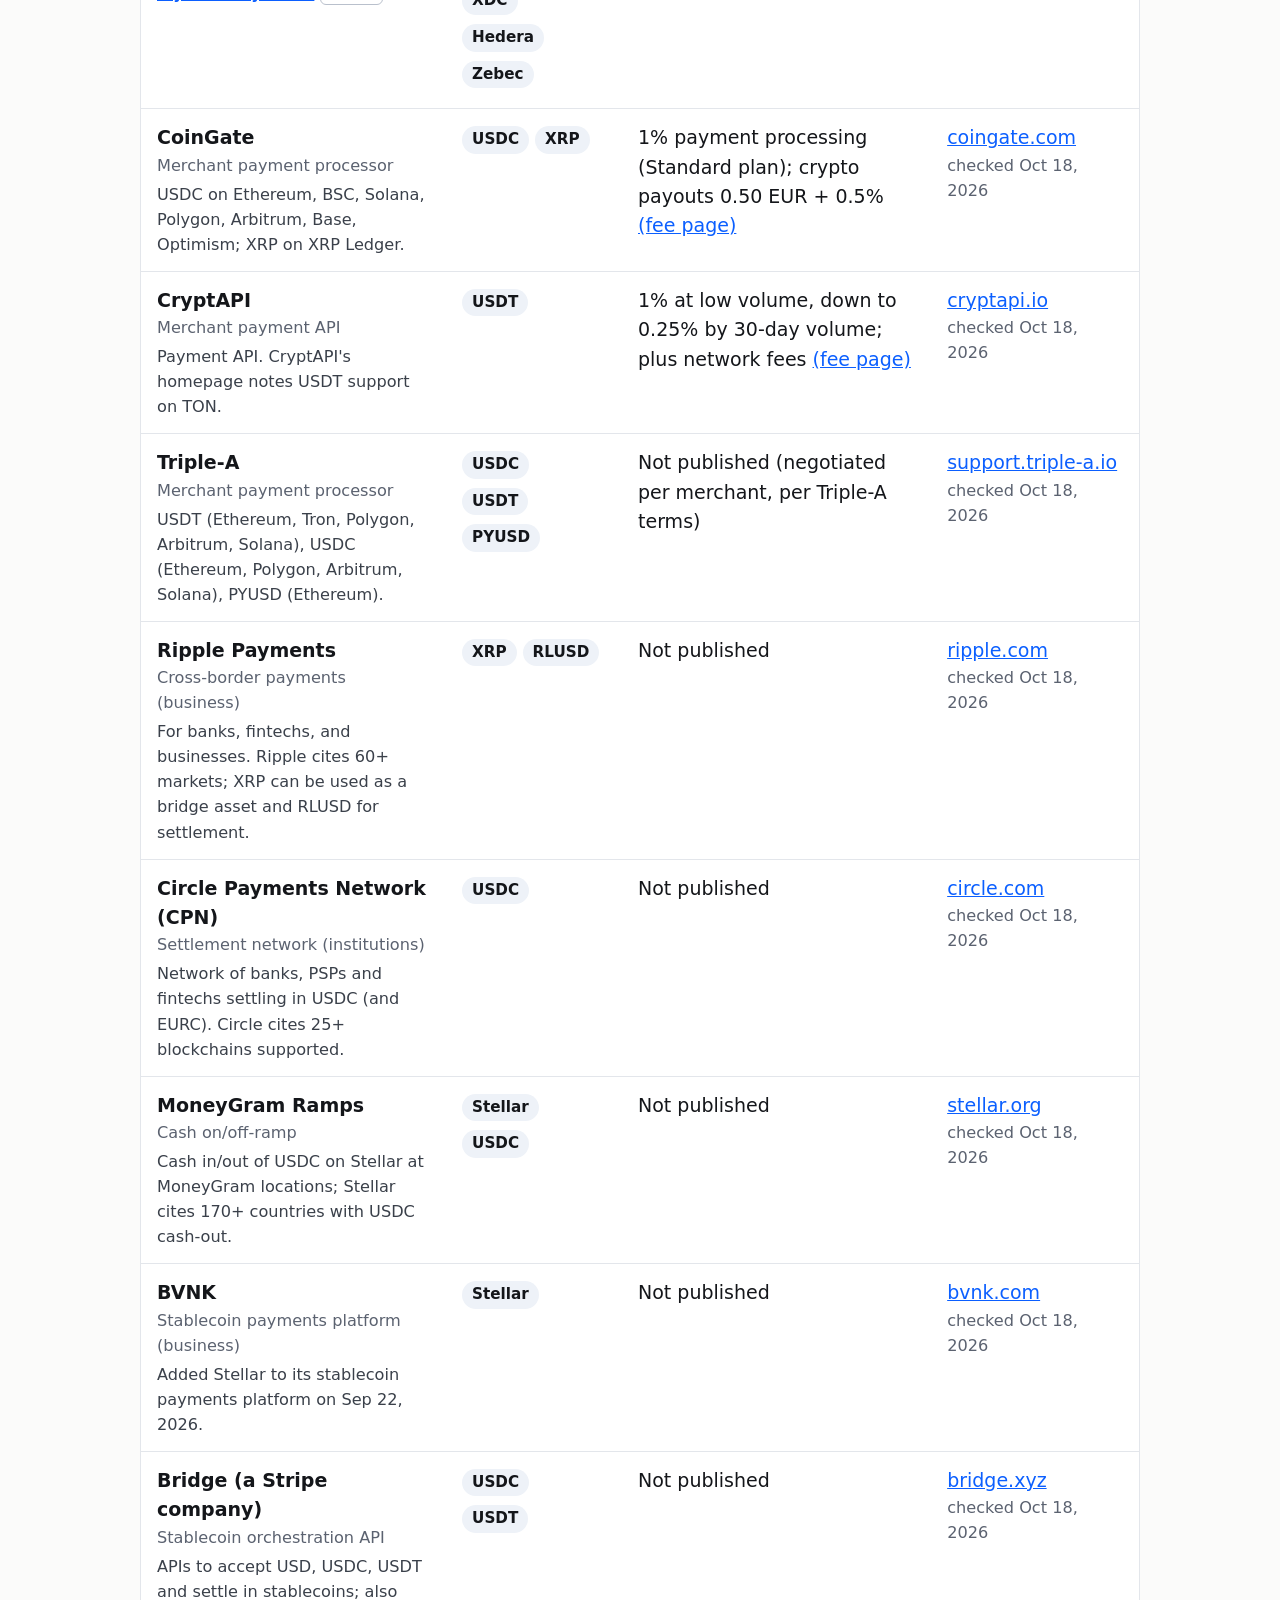
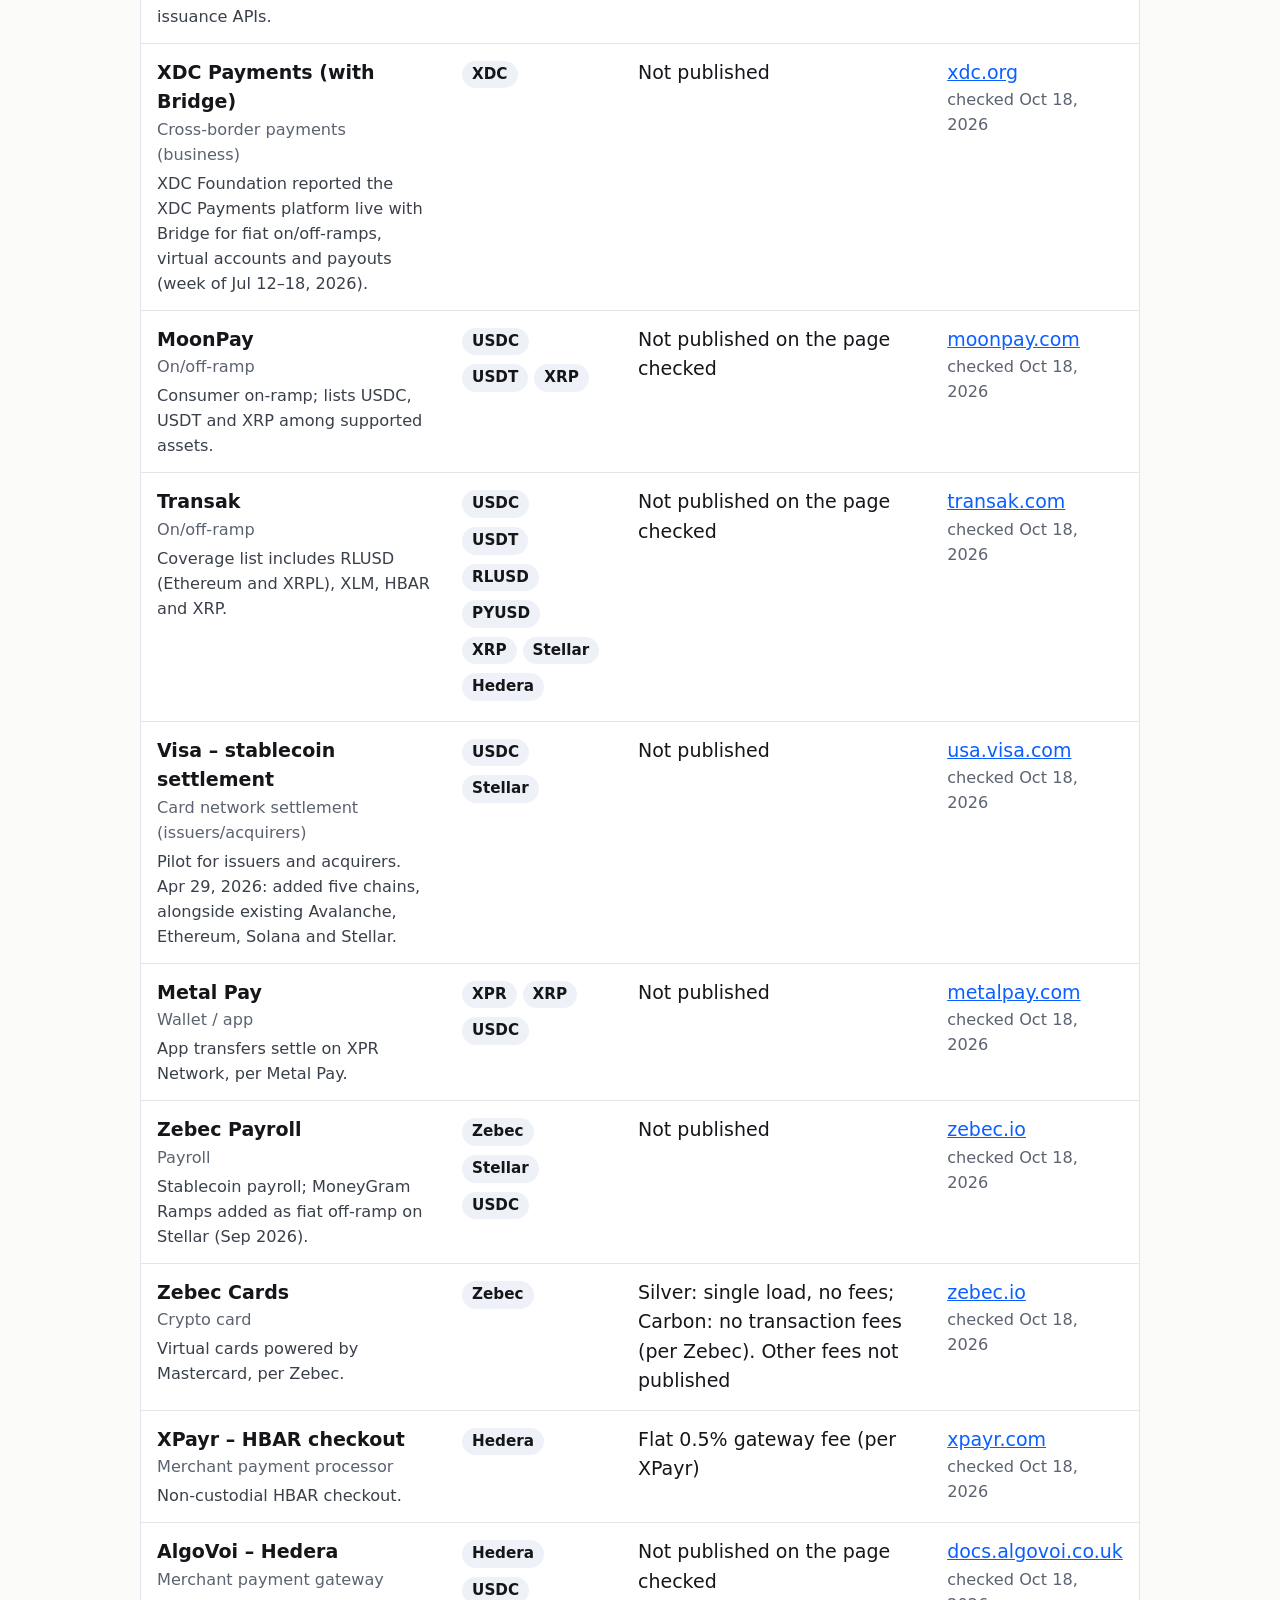
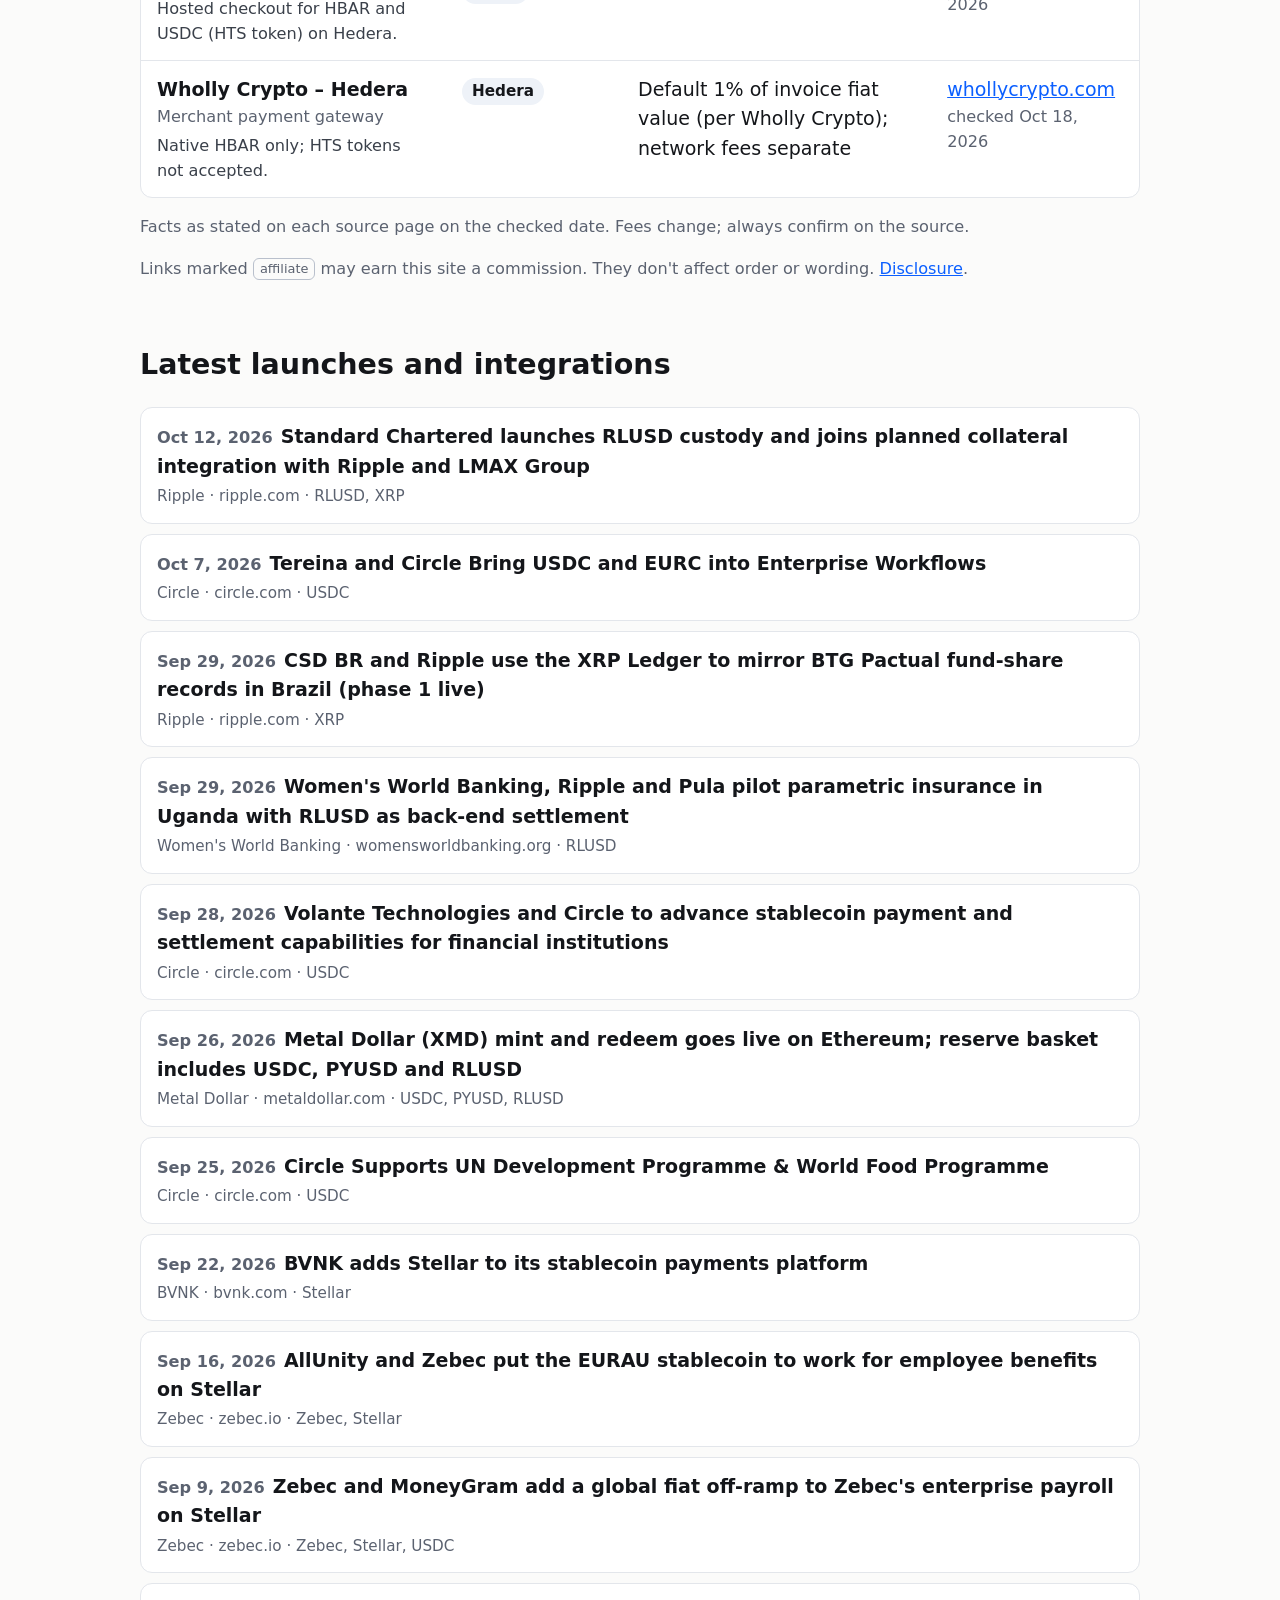
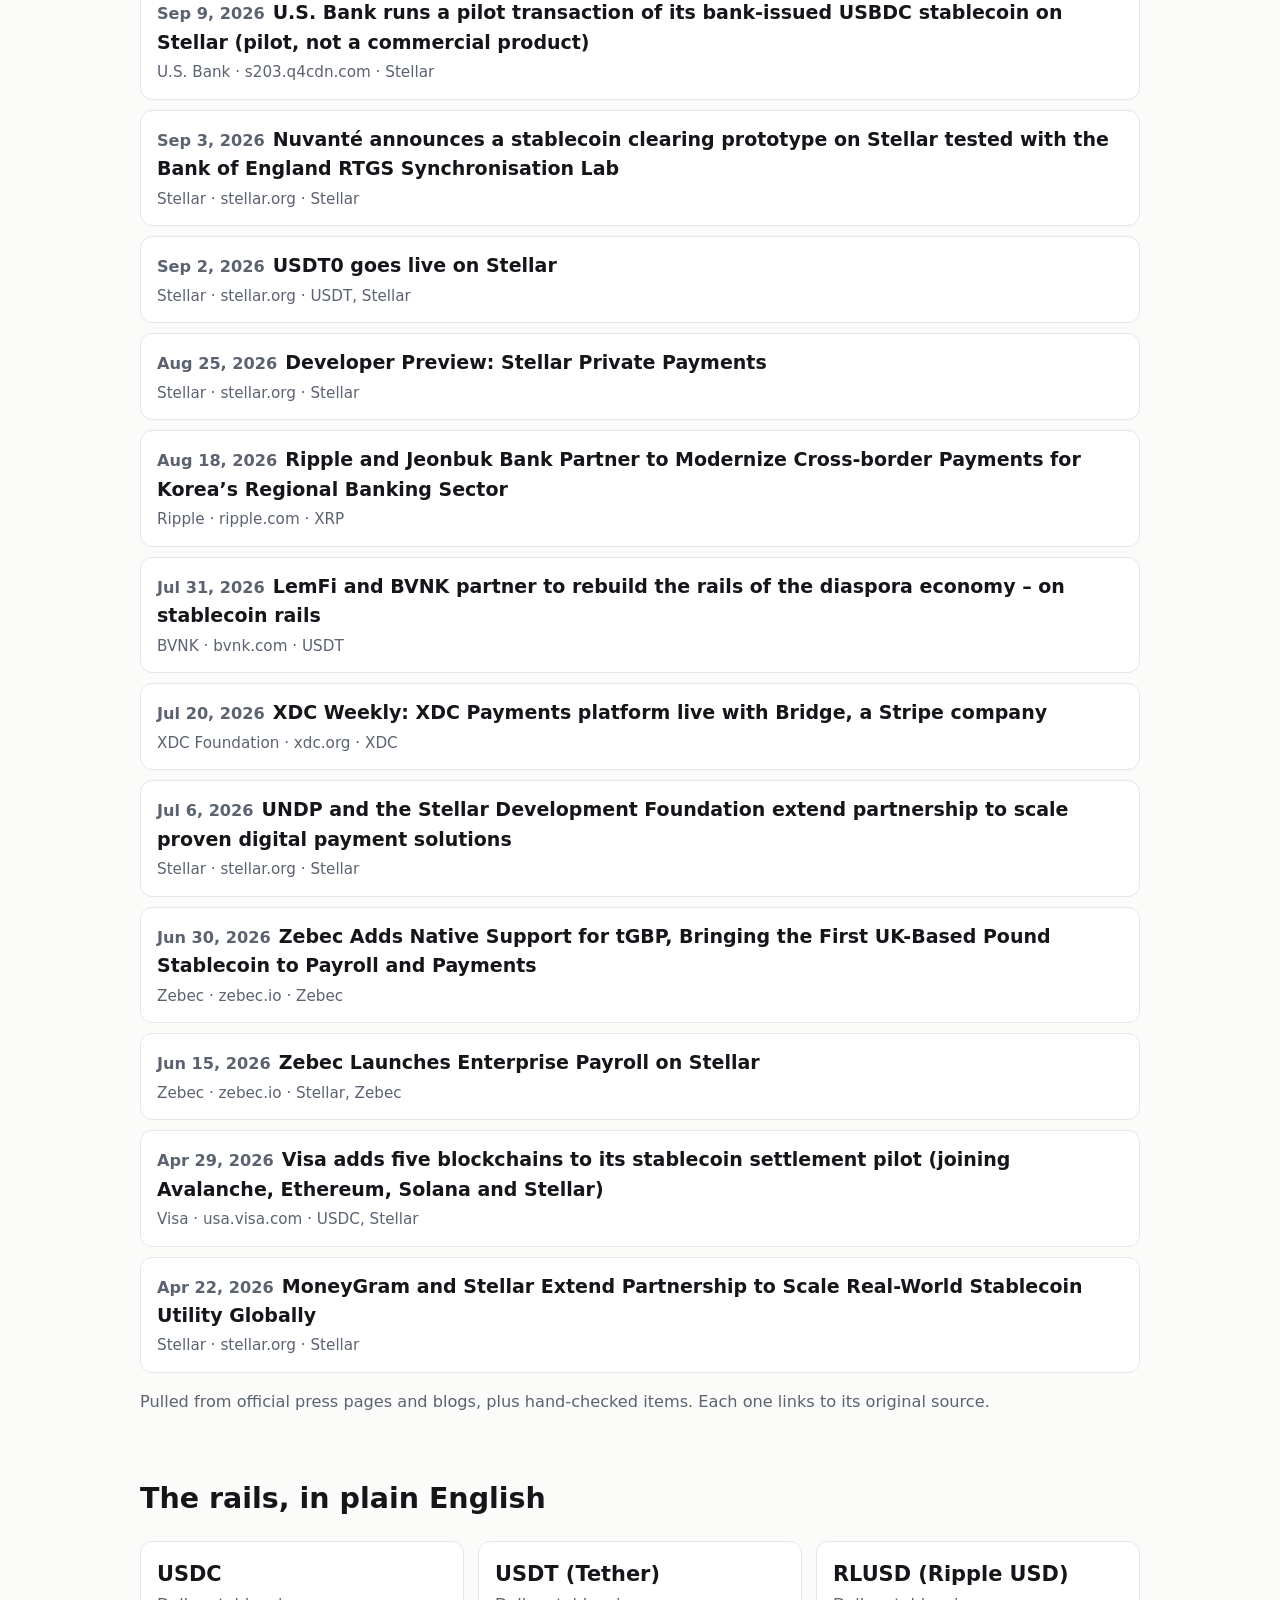
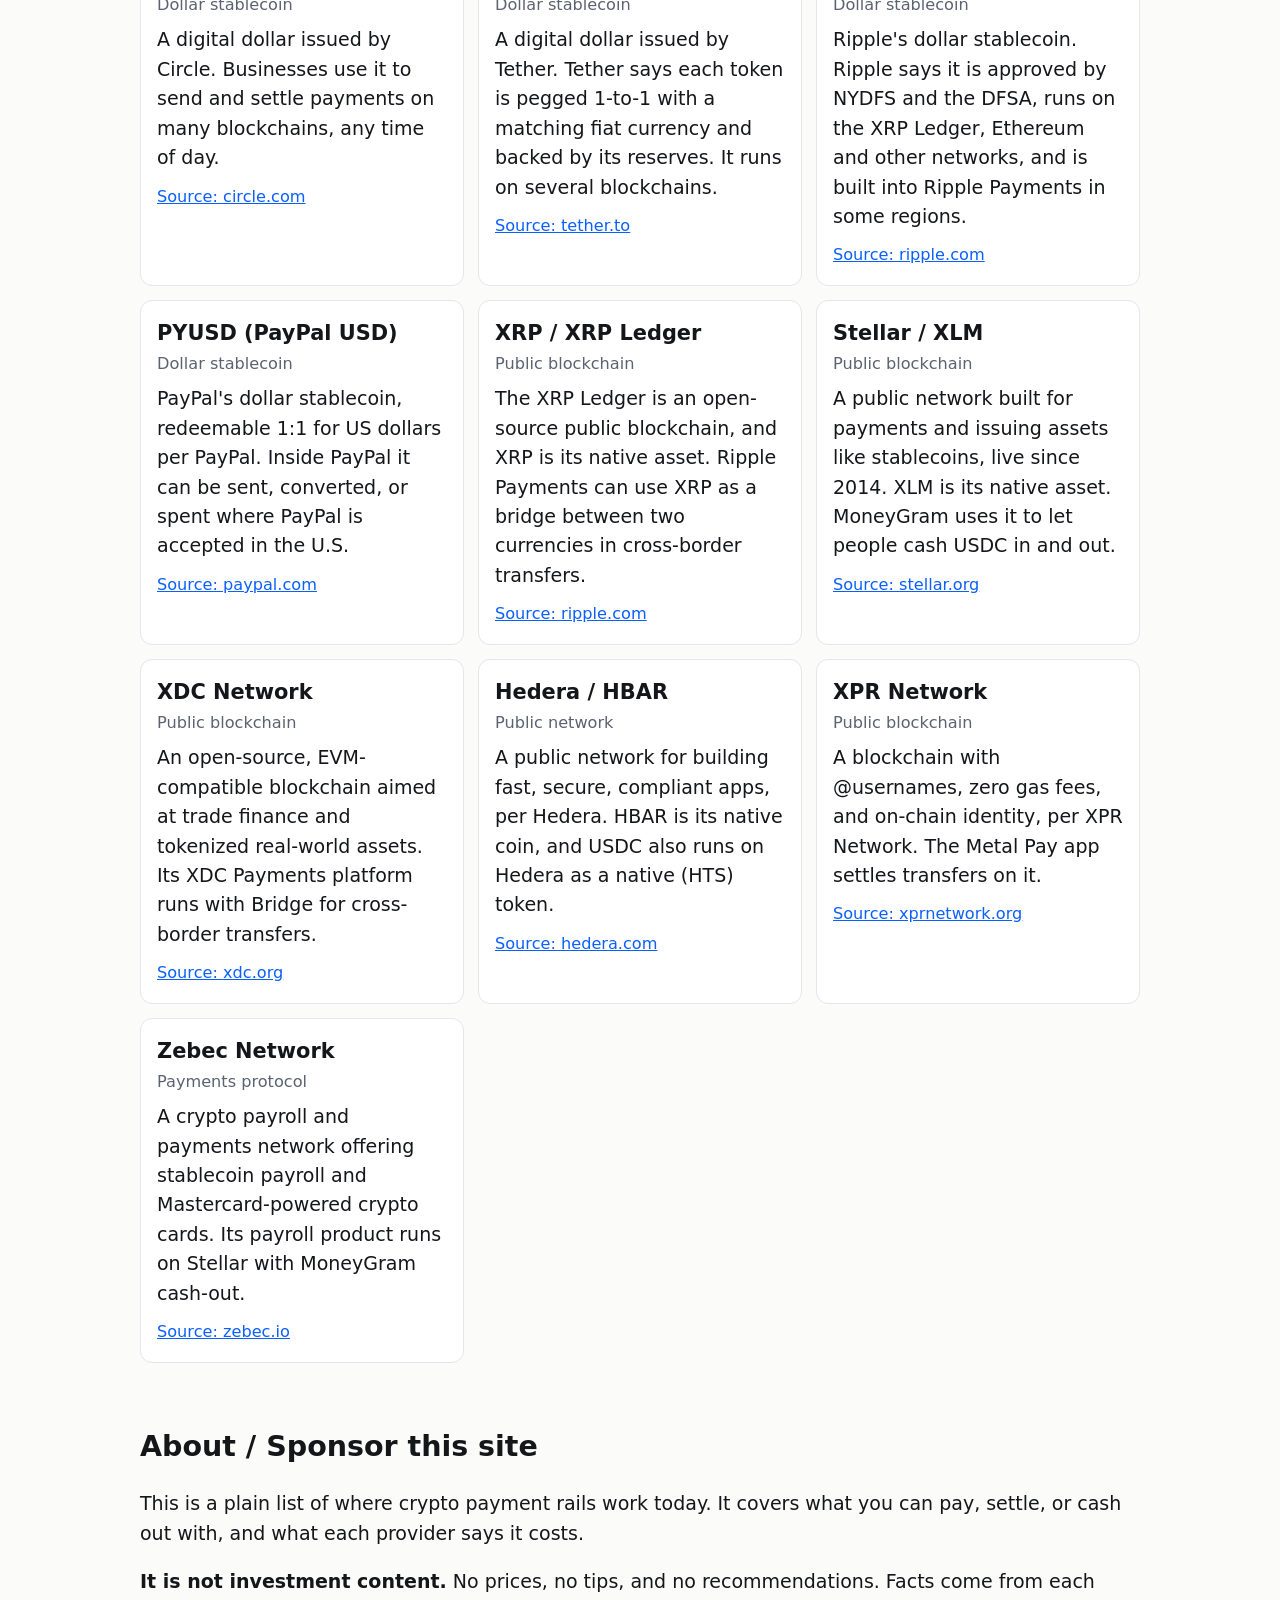
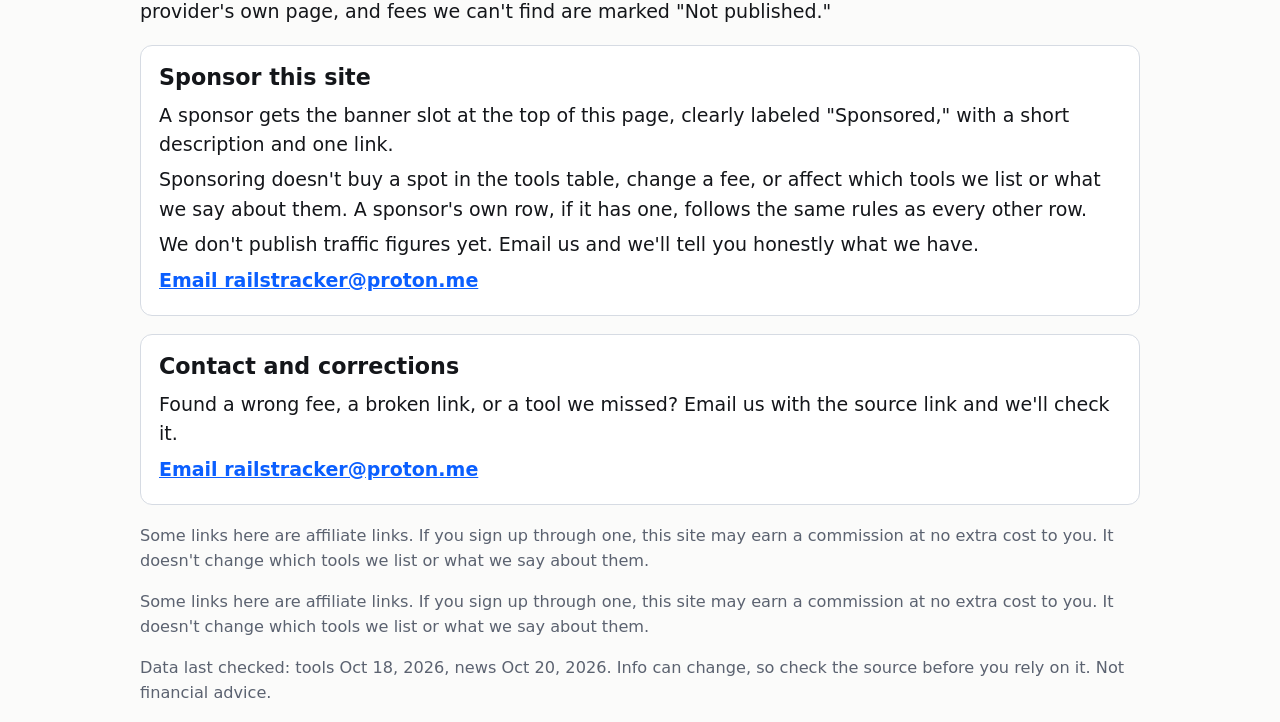
==== commit 486dacca: "Add sponsor and contact path (railstracker@proton.me) - not deployed" ====
--- a/index.html
+++ b/index.html
@@ -13,12 +13,12 @@
   <p class="kicker">Crypto Payment Rails Tracker</p>
   <h1>Where you can actually pay or settle with crypto rails today</h1>
   <p class="lede">Processors, ramps and merchant tools, the rails they support, and the fees they publish. Every row links to its source.</p>
-  <nav class="jump"><a href="#tools">Tools</a><a href="#news">Latest</a><a href="#rails">The rails</a><a href="#about">About</a></nav>
+  <nav class="jump"><a href="#tools">Tools</a><a href="#news">Latest</a><a href="#rails">The rails</a><a href="#about">About</a><a href="#contact">Contact</a></nav>
 </header>
 
-<div class="wrap"><aside class="placeholder sponsor" aria-label="Sponsor banner placeholder">
-  <strong>Sponsor banner: placeholder</strong>
-  <span>Empty slot. No sponsor yet.</span>
+<div class="wrap"><aside class="placeholder sponsor" aria-label="Open sponsor slot">
+  <strong>This sponsor slot is open</strong>
+  <span>Want your payment tool or service here? <a href="#sponsor">See how sponsoring works</a>.</span>
 </aside></div>
 
 <main class="wrap">
@@ -54,9 +54,17 @@
     <h2>About / Sponsor this site</h2>
     <p>This is a plain list of where crypto payment rails work today. It covers what you can pay, settle, or cash out with, and what each provider says it costs.</p>
     <p><strong>It is not investment content.</strong> No prices, no tips, and no recommendations. Facts come from each provider's own page, and fees we can't find are marked "Not published."</p>
-    <div class="placeholder">
-      <strong>Sponsor this site: placeholder</strong>
-      <span>Sponsor details are coming. No contact form yet.</span>
+    <div class="contact-box" id="sponsor">
+      <h3>Sponsor this site</h3>
+      <p>A sponsor gets the banner slot at the top of this page, clearly labeled "Sponsored," with a short description and one link.</p>
+      <p>Sponsoring doesn't buy a spot in the tools table, change a fee, or affect which tools we list or what we say about them. A sponsor's own row, if it has one, follows the same rules as every other row.</p>
+      <p>We don't publish traffic figures yet. Email us and we'll tell you honestly what we have.</p>
+      <p><a class="mail" href="mailto:railstracker@proton.me?subject=Sponsoring%20Crypto%20Payment%20Rails%20Tracker">Email railstracker@proton.me</a></p>
+    </div>
+    <div class="contact-box" id="contact">
+      <h3>Contact and corrections</h3>
+      <p>Found a wrong fee, a broken link, or a tool we missed? Email us with the source link and we'll check it.</p>
+      <p><a class="mail" href="mailto:railstracker@proton.me?subject=Rails%20Tracker%20correction">Email railstracker@proton.me</a></p>
     </div>
     <p class="muted small">Some links here are affiliate links. If you sign up through one, this site may earn a commission at no extra cost to you. It doesn't change which tools we list or what we say about them.</p>
   </section>
--- a/assets/styles.css
+++ b/assets/styles.css
@@ -43,3 +43,8 @@
   tr{border-bottom:1px solid var(--line);padding:6px 0} td{border:0;padding:6px 16px}
   td[data-l]::before{content:attr(data-l);display:block;font-size:.75rem;text-transform:uppercase;letter-spacing:.04em;color:var(--muted)}
 }
+
+.contact-box{border:1px solid #d6dbe3;border-radius:12px;padding:14px 18px;margin:18px 0;background:#fff}
+.contact-box h3{margin:0 0 6px}
+.contact-box p{margin:6px 0}
+.contact-box a.mail{font-weight:600;word-break:break-all}
